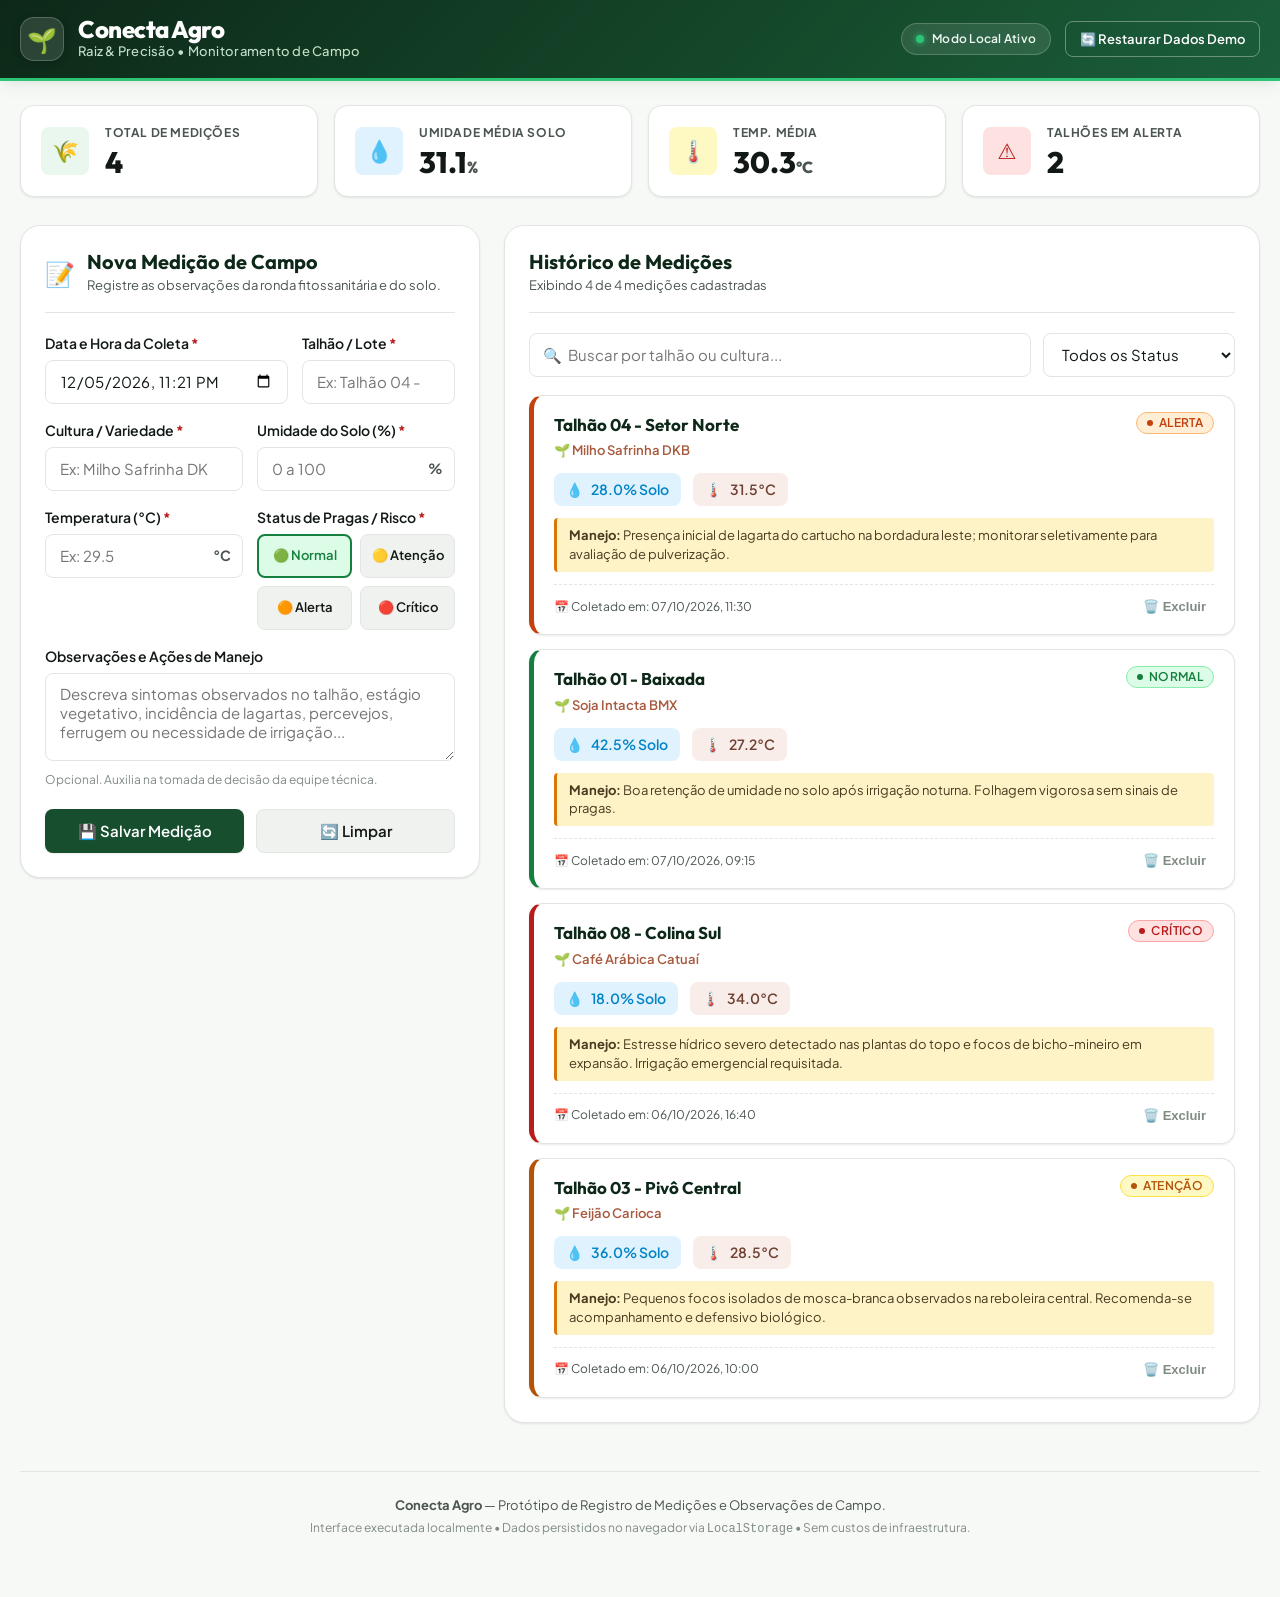
==== index.html @ 28c18b47 "feat: prototipo funcional do Conecta Agro com design system e persistencia" ====
<!DOCTYPE html>
<html lang="pt-BR">
<head>
  <meta charset="UTF-8">
  <meta name="viewport" content="width=device-width, initial-scale=1.0">
  <title>Conecta Agro — Monitoramento e Medições de Campo</title>
  <meta name="description" content="Sistema de registro e consulta de medições agronômicas e observações de campo em pequenas e médias propriedades agrícolas.">

  <!-- Google Fonts -->
  <link rel="preconnect" href="https://fonts.googleapis.com">
  <link rel="preconnect" href="https://fonts.gstatic.com" crossorigin>
  <link href="https://fonts.googleapis.com/css2?family=Outfit:wght@400;500;600;700;800&family=Plus+Jakarta+Sans:wght@400;500;600;700&display=swap" rel="stylesheet">

  <!-- Design System & Estilos da Aplicação -->
  <link rel="stylesheet" href="design-system.css">
  <link rel="stylesheet" href="style.css">
</head>
<body>

  <!-- =========================================================================
       1. CABEÇALHO SUPERIOR (TOPBAR)
       ========================================================================= -->
  <header class="ca-topbar" id="main-header">
    <div class="ca-topbar__inner">
      <div class="ca-brand-block">
        <div class="ca-brand-logo" aria-hidden="true">🌱</div>
        <div>
          <h1 class="ca-brand-title">Conecta Agro</h1>
          <p class="ca-brand-tagline">Raiz & Precisão • Monitoramento de Campo</p>
        </div>
      </div>

      <div class="ca-topbar__meta">
        <div class="ca-status-pill" title="Os dados são mantidos no navegador via LocalStorage">
          <span class="ca-status-pill__dot"></span>
          <span class="ca-status-pill__text">Modo Local Ativo</span>
        </div>
        <button id="btn-demo-seed" class="ca-btn ca-btn--outline ca-btn--sm" title="Restaura 4 medições fictícias para testes">
          🔄 Restaurar Dados Demo
        </button>
      </div>
    </div>
  </header>

  <!-- =========================================================================
       CONTEÚDO PRINCIPAL
       ========================================================================= -->
  <div class="ca-app-wrapper">

    <!-- 2. FAIXA DE MÉTRICAS RÁPIDAS (KPIS DE CAMPO) -->
    <section class="ca-kpi-section" aria-label="Métricas Rápidas de Campo">
      <div class="ca-kpi-grid">
        
        <!-- Total de Medições -->
        <div class="ca-kpi-card" id="kpi-card-total">
          <div class="ca-kpi-icon ca-kpi-icon--green">🌾</div>
          <div class="ca-kpi-content">
            <span class="ca-kpi-label">Total de Medições</span>
            <div class="ca-kpi-value" id="kpi-total-val">0</div>
          </div>
        </div>

        <!-- Umidade Média do Solo -->
        <div class="ca-kpi-card" id="kpi-card-moisture">
          <div class="ca-kpi-icon ca-kpi-icon--blue">💧</div>
          <div class="ca-kpi-content">
            <span class="ca-kpi-label">Umidade Média Solo</span>
            <div class="ca-kpi-value" id="kpi-moisture-val">--%</div>
          </div>
        </div>

        <!-- Temperatura Média -->
        <div class="ca-kpi-card" id="kpi-card-temp">
          <div class="ca-kpi-icon ca-kpi-icon--amber">🌡️</div>
          <div class="ca-kpi-content">
            <span class="ca-kpi-label">Temp. Média</span>
            <div class="ca-kpi-value" id="kpi-temp-val">--°C</div>
          </div>
        </div>

        <!-- Talhões com Alerta Fitossanitário -->
        <div class="ca-kpi-card" id="kpi-card-alerts">
          <div class="ca-kpi-icon ca-kpi-icon--red">⚠️</div>
          <div class="ca-kpi-content">
            <span class="ca-kpi-label">Talhões em Alerta</span>
            <div class="ca-kpi-value" id="kpi-alerts-val">0</div>
          </div>
        </div>

      </div>
    </section>

    <!-- 3. ÁREA DE TRABALHO PRINCIPAL (LAYOUT EM DUAS COLUNAS) -->
    <main class="ca-main-grid" id="main-content">

      <!-- =====================================================================
           COLUNA 1: FORMULÁRIO DE REGISTRO DE CAMPO
           ===================================================================== -->
      <section class="ca-card ca-form-panel" aria-labelledby="form-title">
        <header class="ca-card__header">
          <div class="ca-card__header-icon">📝</div>
          <div>
            <h2 id="form-title" class="ca-card__title">Nova Medição de Campo</h2>
            <p class="ca-card__subtitle">Registre as observações da ronda fitossanitária e do solo.</p>
          </div>
        </header>

        <form id="form-measurement" novalidate>

          <!-- Linha 1: Data/Hora e Talhão -->
          <div class="ca-grid-2">
            <div class="ca-form-group">
              <label for="input-datetime" class="ca-label">
                Data e Hora da Coleta <span class="ca-required">*</span>
              </label>
              <input 
                type="datetime-local" 
                id="input-datetime" 
                name="dateTime" 
                class="ca-input" 
                required
              >
            </div>

            <div class="ca-form-group">
              <label for="input-field" class="ca-label">
                Talhão / Lote <span class="ca-required">*</span>
              </label>
              <input 
                type="text" 
                id="input-field" 
                name="field" 
                class="ca-input" 
                placeholder="Ex: Talhão 04 - Setor Norte" 
                list="fields-suggestions" 
                required
              >
              <datalist id="fields-suggestions">
                <option value="Talhão 01 - Baixada">
                <option value="Talhão 02 - Encosta Leste">
                <option value="Talhão 03 - Pivô Central">
                <option value="Talhão 04 - Setor Norte">
                <option value="Talhão 08 - Colina Sul">
              </datalist>
            </div>
          </div>

          <!-- Linha 2: Cultura e Umidade do Solo -->
          <div class="ca-grid-2">
            <div class="ca-form-group">
              <label for="input-crop" class="ca-label">
                Cultura / Variedade <span class="ca-required">*</span>
              </label>
              <input 
                type="text" 
                id="input-crop" 
                name="crop" 
                class="ca-input" 
                placeholder="Ex: Milho Safrinha DKB" 
                list="crops-suggestions" 
                required
              >
              <datalist id="crops-suggestions">
                <option value="Milho Safrinha DKB">
                <option value="Soja Intacta BMX">
                <option value="Café Arábica Catuaí">
                <option value="Feijão Carioca">
                <option value="Algodão DP 1744">
              </datalist>
            </div>

            <div class="ca-form-group">
              <label for="input-moisture" class="ca-label">
                Umidade do Solo (%) <span class="ca-required">*</span>
              </label>
              <div class="ca-input-affix">
                <input 
                  type="number" 
                  id="input-moisture" 
                  name="soilMoisture" 
                  class="ca-input" 
                  placeholder="0 a 100" 
                  min="0" 
                  max="100" 
                  step="0.1" 
                  required
                >
                <span class="ca-affix">%</span>
              </div>
            </div>
          </div>

          <!-- Linha 3: Temperatura e Status de Pragas -->
          <div class="ca-grid-2">
            <div class="ca-form-group">
              <label for="input-temp" class="ca-label">
                Temperatura (°C) <span class="ca-required">*</span>
              </label>
              <div class="ca-input-affix">
                <input 
                  type="number" 
                  id="input-temp" 
                  name="temperature" 
                  class="ca-input" 
                  placeholder="Ex: 29.5" 
                  min="-10" 
                  max="60" 
                  step="0.1" 
                  required
                >
                <span class="ca-affix">°C</span>
              </div>
            </div>

            <div class="ca-form-group">
              <label class="ca-label" id="label-pest-status">
                Status de Pragas / Risco <span class="ca-required">*</span>
              </label>
              
              <!-- Segmented Selection para Pragas -->
              <div class="ca-status-selector" role="radiogroup" aria-labelledby="label-pest-status">
                <label class="ca-radio-chip ca-radio-chip--safe">
                  <input type="radio" name="pestStatus" value="safe" checked>
                  <span>🟢 Normal</span>
                </label>
                <label class="ca-radio-chip ca-radio-chip--warn">
                  <input type="radio" name="pestStatus" value="warn">
                  <span>🟡 Atenção</span>
                </label>
                <label class="ca-radio-chip ca-radio-chip--alert">
                  <input type="radio" name="pestStatus" value="alert">
                  <span>🟠 Alerta</span>
                </label>
                <label class="ca-radio-chip ca-radio-chip--danger">
                  <input type="radio" name="pestStatus" value="danger">
                  <span>🔴 Crítico</span>
                </label>
              </div>
            </div>
          </div>

          <!-- Linha 4: Observações e Ações Recomendadas -->
          <div class="ca-form-group">
            <label for="input-observations" class="ca-label">
              Observações e Ações de Manejo
            </label>
            <textarea 
              id="input-observations" 
              name="observations" 
              class="ca-textarea" 
              placeholder="Descreva sintomas observados no talhão, estágio vegetativo, incidência de lagartas, percevejos, ferrugem ou necessidade de irrigação..."
            ></textarea>
            <span class="ca-field-hint">Opcional. Auxilia na tomada de decisão da equipe técnica.</span>
          </div>

          <!-- Botões de Ação do Formulário -->
          <div class="ca-form-actions">
            <button type="submit" id="btn-submit-measurement" class="ca-btn ca-btn--primary">
              💾 Salvar Medição
            </button>
            <button type="reset" id="btn-reset-form" class="ca-btn ca-btn--secondary">
              🔄 Limpar
            </button>
          </div>

        </form>
      </section>

      <!-- =====================================================================
           COLUNA 2: PAINEL DE HISTÓRICO E CONSULTA
           ===================================================================== -->
      <section class="ca-card ca-records-panel" aria-labelledby="records-title">
        <header class="ca-card__header ca-records-header">
          <div>
            <h2 id="records-title" class="ca-card__title">Histórico de Medições</h2>
            <p class="ca-card__subtitle" id="records-counter-text">Carregando histórico...</p>
          </div>
        </header>

        <!-- Barra de Filtros e Busca Rápida -->
        <div class="ca-filter-bar">
          <div class="ca-search-box">
            <span class="ca-search-icon" aria-hidden="true">🔍</span>
            <input 
              type="text" 
              id="search-input" 
              class="ca-input ca-input--search" 
              placeholder="Buscar por talhão ou cultura..." 
              aria-label="Buscar histórico por talhão ou cultura"
            >
            <button type="button" id="btn-clear-search" class="ca-search-clear" style="display: none;" title="Limpar busca">✕</button>
          </div>

          <div class="ca-filter-status-box">
            <select id="filter-status-select" class="ca-select ca-select--filter" aria-label="Filtrar por status fitossanitário">
              <option value="all">Todos os Status</option>
              <option value="safe">🟢 Apenas Normais</option>
              <option value="warn">🟡 Apenas Atenção</option>
              <option value="alert">🟠 Apenas Alerta</option>
              <option value="danger">🔴 Apenas Críticos</option>
            </select>
          </div>
        </div>

        <!-- Lista Dinâmica de Registros de Campo -->
        <div id="records-container" class="ca-records-list" role="region" aria-live="polite">
          <!-- Os cards de medição serão inseridos dinamicamente pelo app.js -->
        </div>

        <!-- Estado Vazio (Empty State) -->
        <div id="empty-state" class="ca-empty-state" style="display: none;">
          <div class="ca-empty-state__icon">🌾</div>
          <h3 class="ca-empty-state__title">Nenhuma medição encontrada</h3>
          <p class="ca-empty-state__text" id="empty-state-message">
            Não há registros compatíveis com os filtros selecionados. Tente ajustar a busca ou registrar uma nova medição.
          </p>
          <button type="button" id="btn-empty-reset" class="ca-btn ca-btn--secondary ca-btn--sm">
            Limpar Filtros de Busca
          </button>
        </div>

      </section>

    </main>

    <!-- =========================================================================
         RODAPÉ INSTITUCIONAL
         ========================================================================= -->
    <footer class="ca-footer">
      <div class="ca-footer__inner">
        <p>
          <strong>Conecta Agro</strong> — Protótipo de Registro de Medições e Observações de Campo.
        </p>
        <p class="ca-footer__sub">
          Interface executada localmente • Dados persistidos no navegador via <code>LocalStorage</code> • Sem custos de infraestrutura.
        </p>
      </div>
    </footer>

  </div>

  <!-- Contêiner de Notificações Toast -->
  <div id="toast-container" class="ca-toast-container" aria-live="assertive"></div>

  <!-- Script Principal da Lógica -->
  <script src="app.js"></script>
</body>
</html>
---- design-system.css ----
/* ==========================================================================
   CONECTA AGRO — DESIGN SYSTEM (RAIZ & PRECISÃO)
   Tokens CSS, Variáveis Globais e Componentes Base
   ========================================================================== */

@import url('https://fonts.googleapis.com/css2?family=Outfit:wght@400;500;600;700;800&family=Plus+Jakarta+Sans:wght@400;500;600;700&display=swap');

:root {
  /* Marca Primária (Forest & Sprout) */
  --ca-brand-deep: #0D2818;
  --ca-brand-primary: #164E2E;
  --ca-brand-hover: #227C4B;
  --ca-brand-accent: #2EC475;
  --ca-brand-light: #EAF7EE;

  /* Cores da Terra & Safra */
  --ca-earth-rich: #6E4032;
  --ca-earth-terra: #A85A3F;
  --ca-harvest-gold: #D97706;
  --ca-harvest-light: #FEF3C7;

  /* Neutros & Superfícies */
  --ca-text-main: #111815;
  --ca-text-muted: #4B554F;
  --ca-text-light: #808B84;
  --ca-border-light: #E2E6E2;
  --ca-border-medium: #CBD2CB;
  --ca-bg-app: #F7F9F6;
  --ca-bg-surface: #FFFFFF;
  --ca-bg-subtle: #EFF2EE;

  /* Semântica e Alertas */
  --ca-status-safe: #15803D;
  --ca-status-safe-bg: #DCFCE7;
  --ca-status-safe-border: #86EFAC;

  --ca-status-warn: #B45309;
  --ca-status-warn-bg: #FEF9C3;
  --ca-status-warn-border: #FDE047;

  --ca-status-alert: #C2410C;
  --ca-status-alert-bg: #FFEDD5;
  --ca-status-alert-border: #FDBA74;

  --ca-status-danger: #B91C1C;
  --ca-status-danger-bg: #FEE2E2;
  --ca-status-danger-border: #FCA5A5;

  --ca-status-hydro: #0284C7;
  --ca-status-hydro-bg: #E0F2FE;
  --ca-status-hydro-border: #7DD3FC;

  /* Tipografia */
  --ca-font-sans: 'Plus Jakarta Sans', system-ui, -apple-system, sans-serif;
  --ca-font-display: 'Outfit', 'Plus Jakarta Sans', sans-serif;

  /* Espaçamentos */
  --ca-space-xxs: 4px;
  --ca-space-xs: 8px;
  --ca-space-sm: 12px;
  --ca-space-md: 16px;
  --ca-space-lg: 24px;
  --ca-space-xl: 32px;
  --ca-space-2xl: 48px;

  /* Bordas e Raios */
  --ca-radius-sm: 8px;
  --ca-radius-md: 14px;
  --ca-radius-lg: 20px;
  --ca-radius-full: 9999px;

  /* Sombras */
  --ca-shadow-sm: 0 1px 3px rgba(17, 24, 21, 0.05), 0 1px 2px rgba(17, 24, 21, 0.04);
  --ca-shadow-md: 0 6px 16px -2px rgba(22, 78, 46, 0.08), 0 3px 6px -2px rgba(17, 24, 21, 0.04);
  --ca-shadow-lg: 0 14px 30px -4px rgba(13, 40, 24, 0.12), 0 6px 12px -3px rgba(17, 24, 21, 0.06);

  /* Transições */
  --ca-transition: all 0.2s cubic-bezier(0.16, 1, 0.3, 1);
}

/* ==========================================================================
   RESET & BASE
   ========================================================================== */
*, *::before, *::after {
  box-sizing: border-box;
  margin: 0;
  padding: 0;
}

body {
  font-family: var(--ca-font-sans);
  background-color: var(--ca-bg-app);
  color: var(--ca-text-main);
  line-height: 1.5;
  -webkit-font-smoothing: antialiased;
}

/* ==========================================================================
   COMPONENTES: BADGES & STATUS CHIPS
   ========================================================================== */
.ca-badge {
  display: inline-flex;
  align-items: center;
  gap: 6px;
  padding: 4px 10px;
  font-size: 0.75rem;
  font-weight: 600;
  border-radius: var(--ca-radius-full);
  line-height: 1;
  text-transform: uppercase;
  letter-spacing: 0.03em;
  border: 1px solid transparent;
}

.ca-badge::before {
  content: '';
  width: 6px;
  height: 6px;
  border-radius: 50%;
  display: inline-block;
}

.ca-badge--safe {
  background-color: var(--ca-status-safe-bg);
  color: var(--ca-status-safe);
  border-color: var(--ca-status-safe-border);
}
.ca-badge--safe::before { background-color: var(--ca-status-safe); }

.ca-badge--warn {
  background-color: var(--ca-status-warn-bg);
  color: var(--ca-status-warn);
  border-color: var(--ca-status-warn-border);
}
.ca-badge--warn::before { background-color: var(--ca-status-warn); }

.ca-badge--alert {
  background-color: var(--ca-status-alert-bg);
  color: var(--ca-status-alert);
  border-color: var(--ca-status-alert-border);
}
.ca-badge--alert::before { background-color: var(--ca-status-alert); }

.ca-badge--danger {
  background-color: var(--ca-status-danger-bg);
  color: var(--ca-status-danger);
  border-color: var(--ca-status-danger-border);
}
.ca-badge--danger::before {
  background-color: var(--ca-status-danger);
  box-shadow: 0 0 0 0 rgba(185, 28, 28, 0.7);
  animation: ca-pulse 1.8s infinite;
}

@keyframes ca-pulse {
  0% { transform: scale(0.95); box-shadow: 0 0 0 0 rgba(185, 28, 28, 0.6); }
  70% { transform: scale(1); box-shadow: 0 0 0 6px rgba(185, 28, 28, 0); }
  100% { transform: scale(0.95); box-shadow: 0 0 0 0 rgba(185, 28, 28, 0); }
}

/* ==========================================================================
   COMPONENTES: BOTÕES (BUTTONS)
   ========================================================================== */
.ca-btn {
  display: inline-flex;
  align-items: center;
  justify-content: center;
  gap: 8px;
  padding: 10px 20px;
  min-height: 44px;
  font-family: var(--ca-font-sans);
  font-size: 0.9375rem;
  font-weight: 600;
  border-radius: var(--ca-radius-sm);
  border: 1px solid transparent;
  cursor: pointer;
  transition: var(--ca-transition);
  text-decoration: none;
}

.ca-btn--primary {
  background-color: var(--ca-brand-primary);
  color: #FFFFFF;
  box-shadow: var(--ca-shadow-sm);
}
.ca-btn--primary:hover {
  background-color: var(--ca-brand-hover);
  transform: translateY(-1px);
  box-shadow: var(--ca-shadow-md);
}
.ca-btn--primary:active {
  transform: translateY(0);
}

.ca-btn--secondary {
  background-color: var(--ca-bg-subtle);
  color: var(--ca-text-main);
  border-color: var(--ca-border-light);
}
.ca-btn--secondary:hover {
  background-color: #E3E7E2;
  border-color: var(--ca-border-medium);
}

.ca-btn--outline {
  background-color: transparent;
  color: var(--ca-brand-primary);
  border-color: var(--ca-brand-primary);
}
.ca-btn--outline:hover {
  background-color: var(--ca-brand-light);
}

/* ==========================================================================
   COMPONENTES: CARDS DE MÉTRICA (KPIs)
   ========================================================================== */
.ca-kpi-card {
  background: var(--ca-bg-surface);
  border: 1px solid var(--ca-border-light);
  border-radius: var(--ca-radius-md);
  padding: var(--ca-space-lg);
  box-shadow: var(--ca-shadow-sm);
  display: flex;
  align-items: flex-start;
  gap: var(--ca-space-md);
  transition: var(--ca-transition);
}
.ca-kpi-card:hover {
  box-shadow: var(--ca-shadow-md);
  border-color: var(--ca-border-medium);
}

.ca-kpi-icon {
  width: 44px;
  height: 44px;
  border-radius: var(--ca-radius-sm);
  display: flex;
  align-items: center;
  justify-content: center;
  font-size: 1.25rem;
  flex-shrink: 0;
}
.ca-kpi-icon--green { background: var(--ca-brand-light); color: var(--ca-brand-primary); }
.ca-kpi-icon--blue  { background: var(--ca-status-hydro-bg); color: var(--ca-status-hydro); }
.ca-kpi-icon--amber { background: var(--ca-status-warn-bg); color: var(--ca-status-warn); }
.ca-kpi-icon--red   { background: var(--ca-status-danger-bg); color: var(--ca-status-danger); }

.ca-kpi-label {
  font-size: 0.8125rem;
  font-weight: 600;
  text-transform: uppercase;
  color: var(--ca-text-muted);
  letter-spacing: 0.04em;
  margin-bottom: 4px;
}

.ca-kpi-value {
  font-family: var(--ca-font-display);
  font-size: 1.75rem;
  font-weight: 700;
  color: var(--ca-text-main);
  line-height: 1.1;
}

/* ==========================================================================
   COMPONENTES: FORMULÁRIOS DE CAMPO
   ========================================================================== */
.ca-form-group {
  margin-bottom: var(--ca-space-md);
}

.ca-label {
  display: block;
  font-size: 0.875rem;
  font-weight: 600;
  color: var(--ca-text-main);
  margin-bottom: 6px;
}

.ca-input, .ca-select, .ca-textarea {
  width: 100%;
  padding: 10px 14px;
  min-height: 44px;
  font-family: var(--ca-font-sans);
  font-size: 0.9375rem;
  color: var(--ca-text-main);
  background-color: var(--ca-bg-surface);
  border: 1px solid var(--ca-border-light);
  border-radius: var(--ca-radius-sm);
  transition: var(--ca-transition);
  outline: none;
}

.ca-input:focus, .ca-select:focus, .ca-textarea:focus {
  border-color: var(--ca-brand-primary);
  box-shadow: 0 0 0 3px rgba(22, 78, 46, 0.12);
}

.ca-textarea {
  min-height: 88px;
  resize: vertical;
}

/* ==========================================================================
   COMPONENTES: CARD DE REGISTRO DE CAMPO
   ========================================================================== */
.ca-record-card {
  background: var(--ca-bg-surface);
  border: 1px solid var(--ca-border-light);
  border-radius: var(--ca-radius-md);
  padding: var(--ca-space-md) var(--ca-space-lg);
  box-shadow: var(--ca-shadow-sm);
  transition: var(--ca-transition);
}
.ca-record-card:hover {
  border-color: var(--ca-brand-primary);
  box-shadow: var(--ca-shadow-md);
}
---- style.css ----
/* ==========================================================================
   CONECTA AGRO — ESTILOS PRINCIPAIS DA APLICAÇÃO (style.css)
   Consome os tokens do Design System (Raiz & Precisão)
   ========================================================================== */

@import url('design-system.css');

/* Layout Geral & Container */
.ca-app-wrapper {
  max-width: 1320px;
  margin: 0 auto;
  padding: 24px 20px 60px;
}

/* ==========================================================================
   1. CABEÇALHO SUPERIOR (TOPBAR)
   ========================================================================== */
.ca-topbar {
  background: linear-gradient(135deg, #0D2818 0%, #164E2E 70%, #1B5E3C 100%);
  color: #FFFFFF;
  border-bottom: 3px solid var(--ca-brand-accent);
  box-shadow: var(--ca-shadow-md);
  position: sticky;
  top: 0;
  z-index: 100;
}

.ca-topbar__inner {
  max-width: 1320px;
  margin: 0 auto;
  padding: 16px 20px;
  display: flex;
  align-items: center;
  justify-content: space-between;
  gap: 16px;
}

.ca-brand-block {
  display: flex;
  align-items: center;
  gap: 14px;
}

.ca-brand-logo {
  width: 44px;
  height: 44px;
  background: rgba(255, 255, 255, 0.12);
  border: 1px solid rgba(255, 255, 255, 0.2);
  border-radius: var(--ca-radius-md);
  display: flex;
  align-items: center;
  justify-content: center;
  font-size: 1.5rem;
  box-shadow: 0 2px 8px rgba(0, 0, 0, 0.2);
}

.ca-brand-title {
  font-family: var(--ca-font-display);
  font-size: 1.5rem;
  font-weight: 800;
  color: #FFFFFF;
  letter-spacing: -0.02em;
  line-height: 1.1;
}

.ca-brand-tagline {
  font-size: 0.8125rem;
  color: #C3DFC9;
  letter-spacing: 0.02em;
  font-weight: 500;
}

.ca-topbar__meta {
  display: flex;
  align-items: center;
  gap: 14px;
}

.ca-status-pill {
  display: inline-flex;
  align-items: center;
  gap: 8px;
  padding: 6px 14px;
  background: rgba(255, 255, 255, 0.1);
  border: 1px solid rgba(255, 255, 255, 0.2);
  border-radius: var(--ca-radius-full);
  font-size: 0.75rem;
  font-weight: 600;
  color: #EAF7EE;
  letter-spacing: 0.02em;
}

.ca-status-pill__dot {
  width: 8px;
  height: 8px;
  background-color: var(--ca-brand-accent);
  border-radius: 50%;
  box-shadow: 0 0 6px var(--ca-brand-accent);
}

.ca-btn--sm {
  padding: 6px 14px;
  min-height: 36px;
  font-size: 0.8125rem;
  color: #FFFFFF;
  border-color: rgba(255, 255, 255, 0.35);
}
.ca-btn--sm:hover {
  background-color: rgba(255, 255, 255, 0.15);
  border-color: #FFFFFF;
}

/* ==========================================================================
   2. FAIXA DE KPIS DE CAMPO
   ========================================================================== */
.ca-kpi-section {
  margin-bottom: 28px;
}

.ca-kpi-grid {
  display: grid;
  grid-template-columns: repeat(auto-fit, minmax(240px, 1fr));
  gap: 16px;
}

.ca-kpi-card {
  background: var(--ca-bg-surface);
  border: 1px solid var(--ca-border-light);
  border-radius: var(--ca-radius-md);
  padding: 18px 20px;
  box-shadow: var(--ca-shadow-sm);
  display: flex;
  align-items: center;
  gap: 16px;
  transition: var(--ca-transition);
}
.ca-kpi-card:hover {
  border-color: var(--ca-brand-hover);
  box-shadow: var(--ca-shadow-md);
  transform: translateY(-2px);
}

.ca-kpi-icon {
  width: 48px;
  height: 48px;
  border-radius: var(--ca-radius-sm);
  display: flex;
  align-items: center;
  justify-content: center;
  font-size: 1.35rem;
  flex-shrink: 0;
}

.ca-kpi-label {
  display: block;
  font-size: 0.75rem;
  font-weight: 700;
  text-transform: uppercase;
  color: var(--ca-text-muted);
  letter-spacing: 0.05em;
  margin-bottom: 4px;
}

.ca-kpi-value {
  font-family: var(--ca-font-display);
  font-size: 1.85rem;
  font-weight: 800;
  color: var(--ca-text-main);
  line-height: 1.1;
}

/* ==========================================================================
   3. GRID PRINCIPAL (LAYOUT EM DUAS COLUNAS)
   ========================================================================== */
.ca-main-grid {
  display: grid;
  grid-template-columns: 460px 1fr;
  gap: 24px;
  align-items: start;
}

@media (max-width: 1080px) {
  .ca-main-grid {
    grid-template-columns: 1fr;
  }
}

.ca-card {
  background: var(--ca-bg-surface);
  border: 1px solid var(--ca-border-light);
  border-radius: var(--ca-radius-lg);
  box-shadow: var(--ca-shadow-sm);
  padding: 24px;
}

.ca-card__header {
  display: flex;
  align-items: center;
  gap: 12px;
  margin-bottom: 20px;
  padding-bottom: 16px;
  border-bottom: 1px solid var(--ca-border-light);
}

.ca-card__header-icon {
  font-size: 1.5rem;
}

.ca-card__title {
  font-family: var(--ca-font-display);
  font-size: 1.25rem;
  font-weight: 700;
  color: var(--ca-brand-deep);
  line-height: 1.2;
}

.ca-card__subtitle {
  font-size: 0.8125rem;
  color: var(--ca-text-muted);
  margin-top: 2px;
}

/* ==========================================================================
   4. FORMULÁRIO DE MEDIÇÃO DE CAMPO
   ========================================================================== */
.ca-grid-2 {
  display: grid;
  grid-template-columns: 1fr 1fr;
  gap: 14px;
}

@media (max-width: 520px) {
  .ca-grid-2 {
    grid-template-columns: 1fr;
  }
}

.ca-required {
  color: var(--ca-status-danger);
  font-weight: 700;
}

.ca-input-affix {
  position: relative;
  display: flex;
  align-items: center;
}

.ca-input-affix .ca-input {
  padding-right: 42px;
}

.ca-affix {
  position: absolute;
  right: 12px;
  font-size: 0.875rem;
  font-weight: 700;
  color: var(--ca-text-muted);
  pointer-events: none;
}

/* Seletor Segmentado de Status de Pragas */
.ca-status-selector {
  display: grid;
  grid-template-columns: repeat(2, 1fr);
  gap: 8px;
}

.ca-radio-chip {
  display: flex;
  align-items: center;
  justify-content: center;
  padding: 8px 10px;
  min-height: 44px;
  border: 1px solid var(--ca-border-light);
  border-radius: var(--ca-radius-sm);
  background: var(--ca-bg-subtle);
  font-size: 0.8125rem;
  font-weight: 600;
  color: var(--ca-text-main);
  cursor: pointer;
  transition: var(--ca-transition);
  user-select: none;
}

.ca-radio-chip input[type="radio"] {
  display: none;
}

.ca-radio-chip:hover {
  background: #E8ECE7;
  border-color: var(--ca-border-medium);
}

.ca-radio-chip:has(input:checked) {
  border-width: 2px;
}

.ca-radio-chip--safe:has(input:checked) {
  background: var(--ca-status-safe-bg);
  color: var(--ca-status-safe);
  border-color: var(--ca-status-safe);
}

.ca-radio-chip--warn:has(input:checked) {
  background: var(--ca-status-warn-bg);
  color: var(--ca-status-warn);
  border-color: var(--ca-status-warn);
}

.ca-radio-chip--alert:has(input:checked) {
  background: var(--ca-status-alert-bg);
  color: var(--ca-status-alert);
  border-color: var(--ca-status-alert);
}

.ca-radio-chip--danger:has(input:checked) {
  background: var(--ca-status-danger-bg);
  color: var(--ca-status-danger);
  border-color: var(--ca-status-danger);
}

.ca-field-hint {
  display: block;
  font-size: 0.75rem;
  color: var(--ca-text-light);
  margin-top: 4px;
}

.ca-form-actions {
  display: flex;
  gap: 12px;
  margin-top: 20px;
}

.ca-form-actions .ca-btn {
  flex: 1;
}

/* ==========================================================================
   5. PAINEL DE HISTÓRICO & FILTROS
   ========================================================================== */
.ca-records-header {
  justify-content: space-between;
}

.ca-filter-bar {
  display: flex;
  gap: 12px;
  margin-bottom: 18px;
}

@media (max-width: 640px) {
  .ca-filter-bar {
    flex-direction: column;
  }
}

.ca-search-box {
  position: relative;
  flex: 1;
  display: flex;
  align-items: center;
}

.ca-search-icon {
  position: absolute;
  left: 14px;
  font-size: 0.9375rem;
  color: var(--ca-text-muted);
  pointer-events: none;
}

.ca-input--search {
  padding-left: 38px;
  padding-right: 36px;
}

.ca-search-clear {
  position: absolute;
  right: 12px;
  background: none;
  border: none;
  color: var(--ca-text-muted);
  font-size: 1rem;
  cursor: pointer;
  padding: 4px;
}
.ca-search-clear:hover {
  color: var(--ca-text-main);
}

.ca-select--filter {
  min-width: 180px;
  cursor: pointer;
}

/* Lista de Cards de Medição */
.ca-records-list {
  display: flex;
  flex-direction: column;
  gap: 14px;
}

.ca-record-item {
  background: #FFFFFF;
  border: 1px solid var(--ca-border-light);
  border-radius: var(--ca-radius-md);
  padding: 16px 20px;
  box-shadow: var(--ca-shadow-sm);
  transition: var(--ca-transition);
  animation: caSlideUp 0.25s ease-out;
  position: relative;
}

@keyframes caSlideUp {
  from { opacity: 0; transform: translateY(8px); }
  to { opacity: 1; transform: translateY(0); }
}

.ca-record-item:hover {
  border-color: var(--ca-brand-primary);
  box-shadow: var(--ca-shadow-md);
}

.ca-record-item--danger {
  border-left: 5px solid var(--ca-status-danger);
}
.ca-record-item--alert {
  border-left: 5px solid var(--ca-status-alert);
}
.ca-record-item--warn {
  border-left: 5px solid var(--ca-status-warn);
}
.ca-record-item--safe {
  border-left: 5px solid var(--ca-status-safe);
}

.ca-record-item__top {
  display: flex;
  justify-content: space-between;
  align-items: flex-start;
  gap: 12px;
  margin-bottom: 12px;
}

.ca-record-item__field {
  font-family: var(--ca-font-display);
  font-size: 1.0625rem;
  font-weight: 700;
  color: var(--ca-brand-deep);
}

.ca-record-item__crop {
  display: inline-block;
  font-size: 0.8125rem;
  font-weight: 600;
  color: var(--ca-earth-terra);
  margin-top: 2px;
}

.ca-record-metrics-row {
  display: flex;
  flex-wrap: wrap;
  gap: 12px;
  margin-bottom: 12px;
}

.ca-metric-chip {
  display: inline-flex;
  align-items: center;
  gap: 8px;
  padding: 6px 12px;
  background: var(--ca-bg-subtle);
  border-radius: var(--ca-radius-sm);
  font-size: 0.875rem;
  font-weight: 600;
}

.ca-metric-chip--hydro {
  color: var(--ca-status-hydro);
  background: var(--ca-status-hydro-bg);
}

.ca-metric-chip--temp {
  color: var(--ca-earth-rich);
  background: #F8EDE9;
}

.ca-record-obs-box {
  background: var(--ca-harvest-light);
  border-left: 3px solid var(--ca-harvest-gold);
  border-radius: 4px;
  padding: 8px 12px;
  font-size: 0.8125rem;
  color: #4A3A1F;
  margin-bottom: 12px;
  line-height: 1.45;
}

.ca-record-footer {
  display: flex;
  justify-content: space-between;
  align-items: center;
  font-size: 0.75rem;
  color: var(--ca-text-muted);
  border-top: 1px dashed var(--ca-border-light);
  padding-top: 10px;
}

.ca-btn-delete {
  background: none;
  border: none;
  color: var(--ca-text-light);
  font-size: 0.8125rem;
  font-weight: 600;
  cursor: pointer;
  padding: 4px 8px;
  border-radius: var(--ca-radius-sm);
  transition: var(--ca-transition);
  display: flex;
  align-items: center;
  gap: 4px;
}
.ca-btn-delete:hover {
  background: var(--ca-status-danger-bg);
  color: var(--ca-status-danger);
}

/* ==========================================================================
   6. EMPTY STATE
   ========================================================================== */
.ca-empty-state {
  text-align: center;
  padding: 48px 24px;
  background: var(--ca-bg-subtle);
  border: 1px dashed var(--ca-border-medium);
  border-radius: var(--ca-radius-md);
  margin-top: 12px;
}

.ca-empty-state__icon {
  font-size: 3rem;
  margin-bottom: 12px;
}

.ca-empty-state__title {
  font-family: var(--ca-font-display);
  font-size: 1.125rem;
  font-weight: 700;
  color: var(--ca-text-main);
  margin-bottom: 6px;
}

.ca-empty-state__text {
  font-size: 0.875rem;
  color: var(--ca-text-muted);
  max-width: 400px;
  margin: 0 auto 16px;
  line-height: 1.5;
}

/* ==========================================================================
   7. SISTEMA DE NOTIFICAÇÕES (TOAST)
   ========================================================================== */
.ca-toast-container {
  position: fixed;
  bottom: 24px;
  right: 24px;
  z-index: 1000;
  display: flex;
  flex-direction: column;
  gap: 10px;
  max-width: 380px;
  pointer-events: none;
}

.ca-toast {
  pointer-events: auto;
  display: flex;
  align-items: center;
  gap: 12px;
  padding: 12px 18px;
  background: #FFFFFF;
  border-radius: var(--ca-radius-md);
  box-shadow: var(--ca-shadow-lg);
  font-size: 0.875rem;
  font-weight: 600;
  color: var(--ca-text-main);
  border-left: 5px solid var(--ca-brand-primary);
  animation: caToastIn 0.3s cubic-bezier(0.16, 1, 0.3, 1);
  transition: opacity 0.3s ease;
}

.ca-toast--success {
  border-left-color: var(--ca-status-safe);
}
.ca-toast--error {
  border-left-color: var(--ca-status-danger);
}
.ca-toast--info {
  border-left-color: var(--ca-status-hydro);
}

@keyframes caToastIn {
  from { opacity: 0; transform: translateY(16px); }
  to { opacity: 1; transform: translateY(0); }
}

/* ==========================================================================
   8. RODAPÉ
   ========================================================================== */
.ca-footer {
  margin-top: 48px;
  border-top: 1px solid var(--ca-border-light);
  padding-top: 24px;
  text-align: center;
  font-size: 0.8125rem;
  color: var(--ca-text-muted);
}

.ca-footer__sub {
  margin-top: 4px;
  font-size: 0.75rem;
  color: var(--ca-text-light);
}
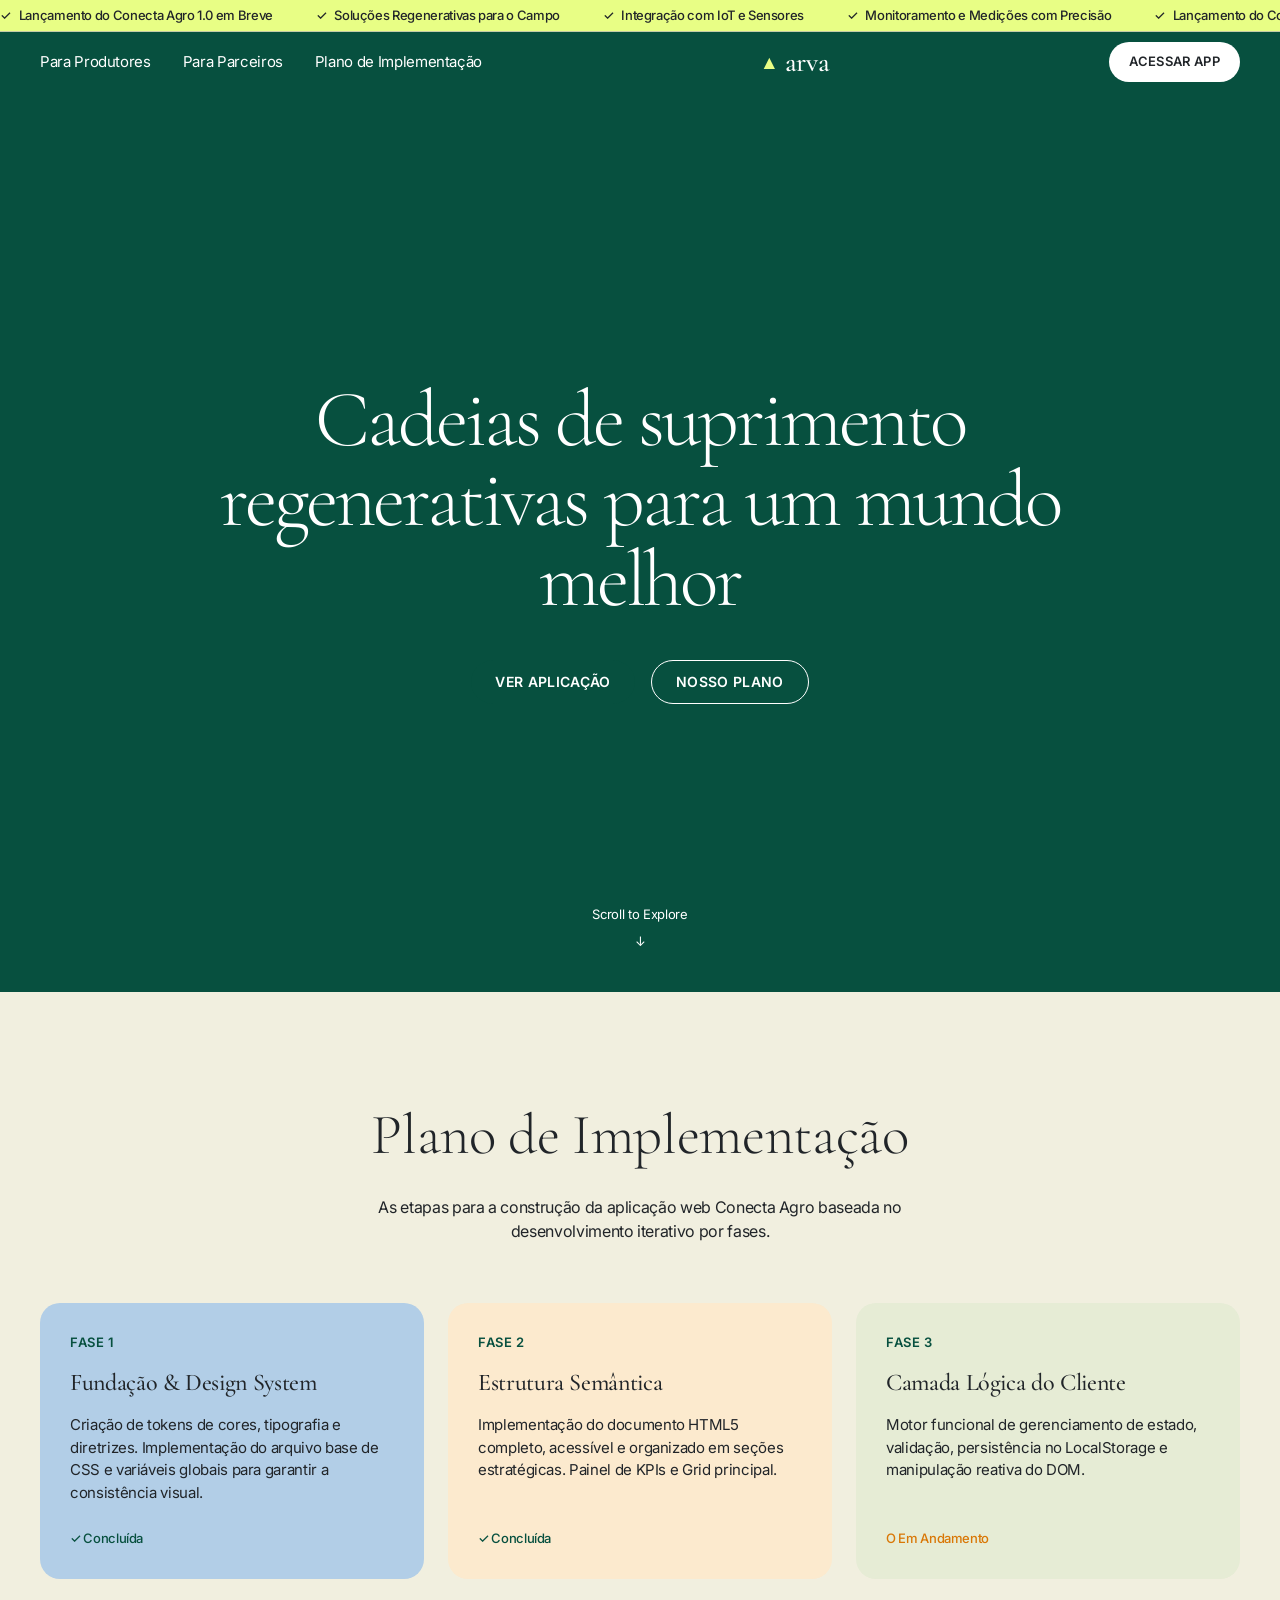
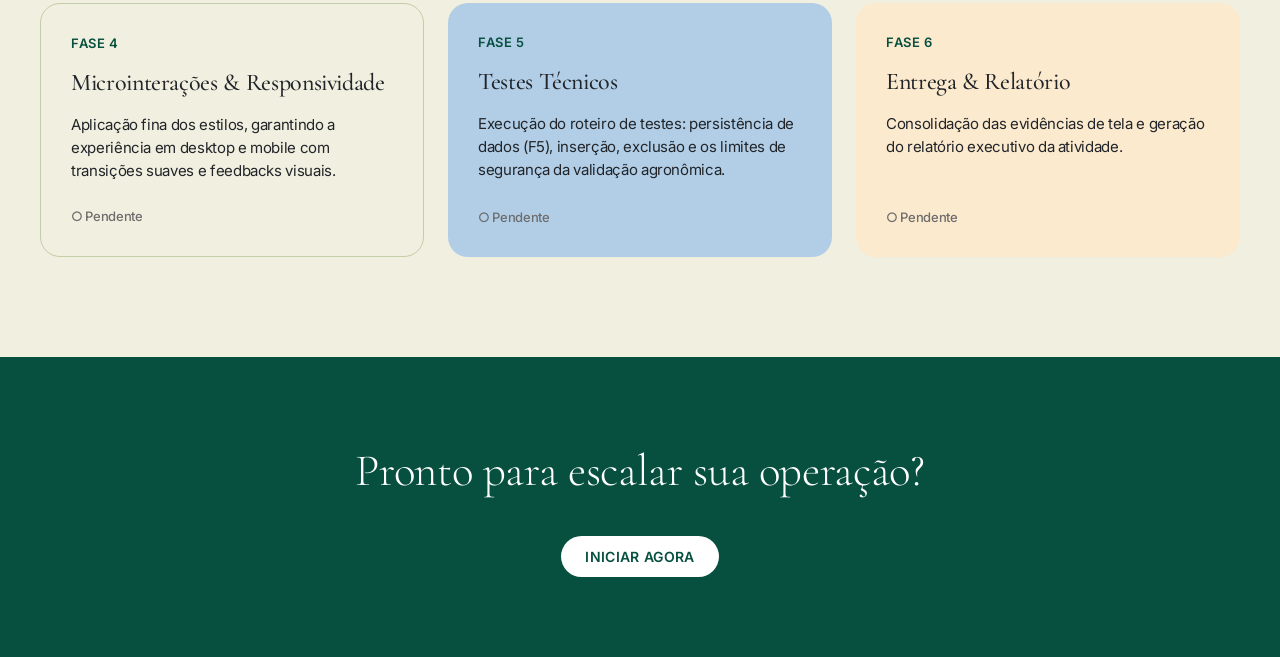
==== commit fd627134: "feat: aplica novo design system Arva e estrutura da Fase 2" ====
--- a/index.html
+++ b/index.html
@@ -3,346 +3,422 @@
 <head>
   <meta charset="UTF-8">
   <meta name="viewport" content="width=device-width, initial-scale=1.0">
-  <title>Conecta Agro — Monitoramento e Medições de Campo</title>
-  <meta name="description" content="Sistema de registro e consulta de medições agronômicas e observações de campo em pequenas e médias propriedades agrícolas.">
-
-  <!-- Google Fonts -->
-  <link rel="preconnect" href="https://fonts.googleapis.com">
-  <link rel="preconnect" href="https://fonts.gstatic.com" crossorigin>
-  <link href="https://fonts.googleapis.com/css2?family=Outfit:wght@400;500;600;700;800&family=Plus+Jakarta+Sans:wght@400;500;600;700&display=swap" rel="stylesheet">
-
-  <!-- Design System & Estilos da Aplicação -->
+  <title>Conecta Agro</title>
   <link rel="stylesheet" href="design-system.css">
-  <link rel="stylesheet" href="style.css">
+  <style>
+    /* Estilos Específicos da Landing Page */
+
+    /* Marquee Strip */
+    .marquee-strip {
+      background-color: var(--color-vivid-lime);
+      height: 32px;
+      width: 100%;
+      display: flex;
+      align-items: center;
+      overflow: hidden;
+      white-space: nowrap;
+      border-bottom: 1px solid var(--color-moss);
+    }
+    
+    .marquee-content {
+      display: inline-block;
+      animation: marquee 20s linear infinite;
+      font-size: 13px;
+      font-weight: 500;
+      color: var(--color-charcoal);
+    }
+
+    @keyframes marquee {
+      0% { transform: translateX(0); }
+      100% { transform: translateX(-50%); }
+    }
+
+    .marquee-item {
+      display: inline-flex;
+      align-items: center;
+      margin-right: 40px;
+    }
+    
+    .marquee-icon {
+      margin-right: 8px;
+    }
+
+    /* Header Bar */
+    .header-bar {
+      background-color: var(--color-forest-ink);
+      height: 60px;
+      width: 100%;
+      display: flex;
+      align-items: center;
+      justify-content: space-between;
+      padding: 0 40px;
+      position: sticky;
+      top: 0;
+      z-index: 100;
+    }
+
+    .nav-links {
+      display: flex;
+      gap: 32px;
+    }
+
+    .nav-links a {
+      color: var(--color-pure-white);
+      text-decoration: none;
+      font-size: 15px;
+      font-weight: 400;
+    }
+
+    .brand-logo {
+      color: var(--color-pure-white);
+      font-family: var(--font-reckless);
+      font-size: 28px;
+      font-weight: 500;
+      display: flex;
+      align-items: center;
+      gap: 8px;
+      text-decoration: none;
+    }
+
+    .brand-logo span {
+      color: var(--color-vivid-lime);
+      font-size: 24px;
+    }
+
+    .header-cta {
+      display: flex;
+      align-items: center;
+      gap: 20px;
+    }
+
+    .btn-nav-pill {
+      background-color: var(--color-pure-white);
+      color: var(--color-charcoal);
+      border-radius: var(--radius-nav-pills);
+      padding: 10px 20px;
+      font-size: 13px;
+      font-weight: 600;
+      text-decoration: none;
+      text-transform: uppercase;
+      letter-spacing: var(--tracking-body-sm);
+    }
+
+    /* Hero Section (Video / 3D) */
+    .hero-section {
+      position: relative;
+      height: 100vh;
+      width: 100%;
+      display: flex;
+      flex-direction: column;
+      align-items: center;
+      justify-content: center;
+      overflow: hidden;
+      background-color: var(--color-forest-ink);
+    }
+
+    .hero-video {
+      position: absolute;
+      top: 0;
+      left: 0;
+      width: 100%;
+      height: 100%;
+      object-fit: cover;
+      opacity: 0.6; /* Escurece um pouco para o texto brilhar */
+      z-index: 1;
+    }
+
+    .hero-content {
+      position: relative;
+      z-index: 2;
+      text-align: center;
+      max-width: 900px;
+      padding: 0 20px;
+    }
+
+    .hero-headline {
+      color: var(--color-pure-white);
+      font-size: var(--text-display);
+      line-height: var(--leading-display);
+      letter-spacing: var(--tracking-display);
+      font-weight: 300;
+      margin-bottom: 40px;
+    }
+
+    .hero-actions {
+      display: flex;
+      gap: 16px;
+      justify-content: center;
+    }
+
+    .scroll-cue {
+      position: absolute;
+      bottom: 40px;
+      left: 50%;
+      transform: translateX(-50%);
+      color: var(--color-pure-white);
+      font-size: 13px;
+      z-index: 2;
+      text-decoration: none;
+      display: flex;
+      flex-direction: column;
+      align-items: center;
+      gap: 8px;
+    }
+
+    /* Quilted Cards Section (Planos) */
+    .plan-section {
+      background-color: var(--color-bone);
+      padding: 100px 20px;
+    }
+
+    .section-container {
+      max-width: var(--page-max-width, 1200px);
+      margin: 0 auto;
+    }
+
+    .section-header {
+      text-align: center;
+      margin-bottom: 60px;
+    }
+
+    .section-title {
+      font-size: var(--text-heading-lg);
+      font-weight: 300;
+      color: var(--color-charcoal);
+      margin-bottom: 16px;
+    }
+
+    .section-subtitle {
+      font-size: var(--text-body);
+      color: var(--color-charcoal);
+      max-width: 600px;
+      margin: 0 auto;
+    }
+
+    .quilt-grid {
+      display: grid;
+      grid-template-columns: repeat(3, 1fr);
+      gap: 24px;
+    }
+
+    .quilt-card {
+      border-radius: var(--radius-cards);
+      padding: 30px;
+      display: flex;
+      flex-direction: column;
+      height: 100%;
+      transition: transform 0.2s;
+    }
+
+    .quilt-card:hover {
+      transform: translateY(-4px);
+    }
+
+    .card-sky { background-color: var(--color-sky-card); }
+    .card-peach { background-color: var(--color-peach-card); }
+    .card-sage { background-color: var(--color-sage-card); }
+    .card-bone { background-color: var(--color-bone); border: 1px solid var(--color-moss); }
+
+    .card-phase {
+      font-family: var(--font-inter);
+      font-size: 13px;
+      font-weight: 600;
+      text-transform: uppercase;
+      letter-spacing: 0.05em;
+      margin-bottom: 16px;
+      color: var(--color-forest-ink);
+    }
+
+    .card-title {
+      font-family: var(--font-reckless);
+      font-size: var(--text-subheading);
+      font-weight: 500;
+      margin-bottom: 16px;
+      color: var(--color-charcoal);
+      line-height: 1.2;
+    }
+
+    .card-desc {
+      font-size: 15px;
+      color: var(--color-charcoal);
+      margin-bottom: 24px;
+      flex-grow: 1;
+    }
+
+    .card-status {
+      display: inline-flex;
+      align-items: center;
+      font-size: 13px;
+      font-weight: 500;
+      gap: 6px;
+    }
+
+    .status-done { color: var(--color-forest-ink); }
+    .status-active { color: #d97706; }
+    .status-pending { color: var(--color-pewter); }
+
+    /* Footer / Interstitial */
+    .forest-interstitial {
+      background-color: var(--color-forest-ink);
+      padding: 80px 20px;
+      color: var(--color-pure-white);
+      text-align: center;
+    }
+
+    .forest-interstitial h2 {
+      color: var(--color-pure-white);
+      font-size: var(--text-heading);
+      font-weight: 300;
+      margin-bottom: 30px;
+    }
+
+    @media (max-width: 900px) {
+      .quilt-grid {
+        grid-template-columns: repeat(2, 1fr);
+      }
+      .hero-headline {
+        font-size: 50px;
+      }
+    }
+
+    @media (max-width: 600px) {
+      .quilt-grid {
+        grid-template-columns: 1fr;
+      }
+      .nav-links {
+        display: none;
+      }
+      .hero-headline {
+        font-size: 40px;
+      }
+    }
+  </style>
 </head>
 <body>
 
-  <!-- =========================================================================
-       1. CABEÇALHO SUPERIOR (TOPBAR)
-       ========================================================================= -->
-  <header class="ca-topbar" id="main-header">
-    <div class="ca-topbar__inner">
-      <div class="ca-brand-block">
-        <div class="ca-brand-logo" aria-hidden="true">🌱</div>
-        <div>
-          <h1 class="ca-brand-title">Conecta Agro</h1>
-          <p class="ca-brand-tagline">Raiz & Precisão • Monitoramento de Campo</p>
-        </div>
+  <!-- Marquee Strip -->
+  <div class="marquee-strip">
+    <div class="marquee-content">
+      <span class="marquee-item"><span class="marquee-icon">✓</span> Lançamento do Conecta Agro 1.0 em Breve</span>
+      <span class="marquee-item"><span class="marquee-icon">✓</span> Soluções Regenerativas para o Campo</span>
+      <span class="marquee-item"><span class="marquee-icon">✓</span> Integração com IoT e Sensores</span>
+      <span class="marquee-item"><span class="marquee-icon">✓</span> Monitoramento e Medições com Precisão</span>
+      <!-- Duplicate for seamless loop -->
+      <span class="marquee-item"><span class="marquee-icon">✓</span> Lançamento do Conecta Agro 1.0 em Breve</span>
+      <span class="marquee-item"><span class="marquee-icon">✓</span> Soluções Regenerativas para o Campo</span>
+      <span class="marquee-item"><span class="marquee-icon">✓</span> Integração com IoT e Sensores</span>
+      <span class="marquee-item"><span class="marquee-icon">✓</span> Monitoramento e Medições com Precisão</span>
+    </div>
+  </div>
+
+  <!-- Header Bar -->
+  <header class="header-bar">
+    <div class="nav-links">
+      <a href="#solucoes">Para Produtores</a>
+      <a href="#solucoes">Para Parceiros</a>
+      <a href="#planos">Plano de Implementação</a>
+    </div>
+    
+    <a href="#" class="brand-logo">
+      <span>▲</span> arva
+    </a>
+
+    <div class="header-cta">
+      <a href="front/index.html" class="btn-nav-pill">Acessar App</a>
+    </div>
+  </header>
+
+  <!-- Hero Section with Video -->
+  <section class="hero-section">
+    <!-- Vídeo de fundo simulando a interação agronômica/3D -->
+    <video class="hero-video" autoplay loop muted playsinline>
+      <source src="https://cdn.pixabay.com/video/2020/05/26/40236-424177579_large.mp4" type="video/mp4">
+      Seu navegador não suporta vídeos.
+    </video>
+
+    <div class="hero-content">
+      <h1 class="hero-headline">Cadeias de suprimento regenerativas para um mundo melhor</h1>
+      <div class="hero-actions">
+        <a href="front/index.html" class="btn-pill btn-pill--primary">VER APLICAÇÃO</a>
+        <a href="#planos" class="btn-pill btn-pill--ghost">NOSSO PLANO</a>
       </div>
-
-      <div class="ca-topbar__meta">
-        <div class="ca-status-pill" title="Os dados são mantidos no navegador via LocalStorage">
-          <span class="ca-status-pill__dot"></span>
-          <span class="ca-status-pill__text">Modo Local Ativo</span>
-        </div>
-        <button id="btn-demo-seed" class="ca-btn ca-btn--outline ca-btn--sm" title="Restaura 4 medições fictícias para testes">
-          🔄 Restaurar Dados Demo
-        </button>
+    </div>
+
+    <a href="#planos" class="scroll-cue">
+      Scroll to Explore
+      <span>↓</span>
+    </a>
+  </section>
+
+  <!-- Quilted Card Section: Plano de Implementação -->
+  <section id="planos" class="plan-section">
+    <div class="section-container">
+      <div class="section-header">
+        <h2 class="section-title">Plano de Implementação</h2>
+        <p class="section-subtitle">As etapas para a construção da aplicação web Conecta Agro baseada no desenvolvimento iterativo por fases.</p>
       </div>
-    </div>
-  </header>
-
-  <!-- =========================================================================
-       CONTEÚDO PRINCIPAL
-       ========================================================================= -->
-  <div class="ca-app-wrapper">
-
-    <!-- 2. FAIXA DE MÉTRICAS RÁPIDAS (KPIS DE CAMPO) -->
-    <section class="ca-kpi-section" aria-label="Métricas Rápidas de Campo">
-      <div class="ca-kpi-grid">
+
+      <div class="quilt-grid">
         
-        <!-- Total de Medições -->
-        <div class="ca-kpi-card" id="kpi-card-total">
-          <div class="ca-kpi-icon ca-kpi-icon--green">🌾</div>
-          <div class="ca-kpi-content">
-            <span class="ca-kpi-label">Total de Medições</span>
-            <div class="ca-kpi-value" id="kpi-total-val">0</div>
-          </div>
-        </div>
-
-        <!-- Umidade Média do Solo -->
-        <div class="ca-kpi-card" id="kpi-card-moisture">
-          <div class="ca-kpi-icon ca-kpi-icon--blue">💧</div>
-          <div class="ca-kpi-content">
-            <span class="ca-kpi-label">Umidade Média Solo</span>
-            <div class="ca-kpi-value" id="kpi-moisture-val">--%</div>
-          </div>
-        </div>
-
-        <!-- Temperatura Média -->
-        <div class="ca-kpi-card" id="kpi-card-temp">
-          <div class="ca-kpi-icon ca-kpi-icon--amber">🌡️</div>
-          <div class="ca-kpi-content">
-            <span class="ca-kpi-label">Temp. Média</span>
-            <div class="ca-kpi-value" id="kpi-temp-val">--°C</div>
-          </div>
-        </div>
-
-        <!-- Talhões com Alerta Fitossanitário -->
-        <div class="ca-kpi-card" id="kpi-card-alerts">
-          <div class="ca-kpi-icon ca-kpi-icon--red">⚠️</div>
-          <div class="ca-kpi-content">
-            <span class="ca-kpi-label">Talhões em Alerta</span>
-            <div class="ca-kpi-value" id="kpi-alerts-val">0</div>
-          </div>
+        <!-- Fase 1 -->
+        <div class="quilt-card card-sky">
+          <div class="card-phase">Fase 1</div>
+          <h3 class="card-title">Fundação & Design System</h3>
+          <p class="card-desc">Criação de tokens de cores, tipografia e diretrizes. Implementação do arquivo base de CSS e variáveis globais para garantir a consistência visual.</p>
+          <div class="card-status status-done">✓ Concluída</div>
+        </div>
+
+        <!-- Fase 2 -->
+        <div class="quilt-card card-peach">
+          <div class="card-phase">Fase 2</div>
+          <h3 class="card-title">Estrutura Semântica</h3>
+          <p class="card-desc">Implementação do documento HTML5 completo, acessível e organizado em seções estratégicas. Painel de KPIs e Grid principal.</p>
+          <div class="card-status status-done">✓ Concluída</div>
+        </div>
+
+        <!-- Fase 3 -->
+        <div class="quilt-card card-sage">
+          <div class="card-phase">Fase 3</div>
+          <h3 class="card-title">Camada Lógica do Cliente</h3>
+          <p class="card-desc">Motor funcional de gerenciamento de estado, validação, persistência no LocalStorage e manipulação reativa do DOM.</p>
+          <div class="card-status status-active">O Em Andamento</div>
+        </div>
+
+        <!-- Fase 4 -->
+        <div class="quilt-card card-bone">
+          <div class="card-phase">Fase 4</div>
+          <h3 class="card-title">Microinterações & Responsividade</h3>
+          <p class="card-desc">Aplicação fina dos estilos, garantindo a experiência em desktop e mobile com transições suaves e feedbacks visuais.</p>
+          <div class="card-status status-pending">○ Pendente</div>
+        </div>
+
+        <!-- Fase 5 -->
+        <div class="quilt-card card-sky">
+          <div class="card-phase">Fase 5</div>
+          <h3 class="card-title">Testes Técnicos</h3>
+          <p class="card-desc">Execução do roteiro de testes: persistência de dados (F5), inserção, exclusão e os limites de segurança da validação agronômica.</p>
+          <div class="card-status status-pending">○ Pendente</div>
+        </div>
+
+        <!-- Fase 6 -->
+        <div class="quilt-card card-peach">
+          <div class="card-phase">Fase 6</div>
+          <h3 class="card-title">Entrega & Relatório</h3>
+          <p class="card-desc">Consolidação das evidências de tela e geração do relatório executivo da atividade.</p>
+          <div class="card-status status-pending">○ Pendente</div>
         </div>
 
       </div>
-    </section>
-
-    <!-- 3. ÁREA DE TRABALHO PRINCIPAL (LAYOUT EM DUAS COLUNAS) -->
-    <main class="ca-main-grid" id="main-content">
-
-      <!-- =====================================================================
-           COLUNA 1: FORMULÁRIO DE REGISTRO DE CAMPO
-           ===================================================================== -->
-      <section class="ca-card ca-form-panel" aria-labelledby="form-title">
-        <header class="ca-card__header">
-          <div class="ca-card__header-icon">📝</div>
-          <div>
-            <h2 id="form-title" class="ca-card__title">Nova Medição de Campo</h2>
-            <p class="ca-card__subtitle">Registre as observações da ronda fitossanitária e do solo.</p>
-          </div>
-        </header>
-
-        <form id="form-measurement" novalidate>
-
-          <!-- Linha 1: Data/Hora e Talhão -->
-          <div class="ca-grid-2">
-            <div class="ca-form-group">
-              <label for="input-datetime" class="ca-label">
-                Data e Hora da Coleta <span class="ca-required">*</span>
-              </label>
-              <input 
-                type="datetime-local" 
-                id="input-datetime" 
-                name="dateTime" 
-                class="ca-input" 
-                required
-              >
-            </div>
-
-            <div class="ca-form-group">
-              <label for="input-field" class="ca-label">
-                Talhão / Lote <span class="ca-required">*</span>
-              </label>
-              <input 
-                type="text" 
-                id="input-field" 
-                name="field" 
-                class="ca-input" 
-                placeholder="Ex: Talhão 04 - Setor Norte" 
-                list="fields-suggestions" 
-                required
-              >
-              <datalist id="fields-suggestions">
-                <option value="Talhão 01 - Baixada">
-                <option value="Talhão 02 - Encosta Leste">
-                <option value="Talhão 03 - Pivô Central">
-                <option value="Talhão 04 - Setor Norte">
-                <option value="Talhão 08 - Colina Sul">
-              </datalist>
-            </div>
-          </div>
-
-          <!-- Linha 2: Cultura e Umidade do Solo -->
-          <div class="ca-grid-2">
-            <div class="ca-form-group">
-              <label for="input-crop" class="ca-label">
-                Cultura / Variedade <span class="ca-required">*</span>
-              </label>
-              <input 
-                type="text" 
-                id="input-crop" 
-                name="crop" 
-                class="ca-input" 
-                placeholder="Ex: Milho Safrinha DKB" 
-                list="crops-suggestions" 
-                required
-              >
-              <datalist id="crops-suggestions">
-                <option value="Milho Safrinha DKB">
-                <option value="Soja Intacta BMX">
-                <option value="Café Arábica Catuaí">
-                <option value="Feijão Carioca">
-                <option value="Algodão DP 1744">
-              </datalist>
-            </div>
-
-            <div class="ca-form-group">
-              <label for="input-moisture" class="ca-label">
-                Umidade do Solo (%) <span class="ca-required">*</span>
-              </label>
-              <div class="ca-input-affix">
-                <input 
-                  type="number" 
-                  id="input-moisture" 
-                  name="soilMoisture" 
-                  class="ca-input" 
-                  placeholder="0 a 100" 
-                  min="0" 
-                  max="100" 
-                  step="0.1" 
-                  required
-                >
-                <span class="ca-affix">%</span>
-              </div>
-            </div>
-          </div>
-
-          <!-- Linha 3: Temperatura e Status de Pragas -->
-          <div class="ca-grid-2">
-            <div class="ca-form-group">
-              <label for="input-temp" class="ca-label">
-                Temperatura (°C) <span class="ca-required">*</span>
-              </label>
-              <div class="ca-input-affix">
-                <input 
-                  type="number" 
-                  id="input-temp" 
-                  name="temperature" 
-                  class="ca-input" 
-                  placeholder="Ex: 29.5" 
-                  min="-10" 
-                  max="60" 
-                  step="0.1" 
-                  required
-                >
-                <span class="ca-affix">°C</span>
-              </div>
-            </div>
-
-            <div class="ca-form-group">
-              <label class="ca-label" id="label-pest-status">
-                Status de Pragas / Risco <span class="ca-required">*</span>
-              </label>
-              
-              <!-- Segmented Selection para Pragas -->
-              <div class="ca-status-selector" role="radiogroup" aria-labelledby="label-pest-status">
-                <label class="ca-radio-chip ca-radio-chip--safe">
-                  <input type="radio" name="pestStatus" value="safe" checked>
-                  <span>🟢 Normal</span>
-                </label>
-                <label class="ca-radio-chip ca-radio-chip--warn">
-                  <input type="radio" name="pestStatus" value="warn">
-                  <span>🟡 Atenção</span>
-                </label>
-                <label class="ca-radio-chip ca-radio-chip--alert">
-                  <input type="radio" name="pestStatus" value="alert">
-                  <span>🟠 Alerta</span>
-                </label>
-                <label class="ca-radio-chip ca-radio-chip--danger">
-                  <input type="radio" name="pestStatus" value="danger">
-                  <span>🔴 Crítico</span>
-                </label>
-              </div>
-            </div>
-          </div>
-
-          <!-- Linha 4: Observações e Ações Recomendadas -->
-          <div class="ca-form-group">
-            <label for="input-observations" class="ca-label">
-              Observações e Ações de Manejo
-            </label>
-            <textarea 
-              id="input-observations" 
-              name="observations" 
-              class="ca-textarea" 
-              placeholder="Descreva sintomas observados no talhão, estágio vegetativo, incidência de lagartas, percevejos, ferrugem ou necessidade de irrigação..."
-            ></textarea>
-            <span class="ca-field-hint">Opcional. Auxilia na tomada de decisão da equipe técnica.</span>
-          </div>
-
-          <!-- Botões de Ação do Formulário -->
-          <div class="ca-form-actions">
-            <button type="submit" id="btn-submit-measurement" class="ca-btn ca-btn--primary">
-              💾 Salvar Medição
-            </button>
-            <button type="reset" id="btn-reset-form" class="ca-btn ca-btn--secondary">
-              🔄 Limpar
-            </button>
-          </div>
-
-        </form>
-      </section>
-
-      <!-- =====================================================================
-           COLUNA 2: PAINEL DE HISTÓRICO E CONSULTA
-           ===================================================================== -->
-      <section class="ca-card ca-records-panel" aria-labelledby="records-title">
-        <header class="ca-card__header ca-records-header">
-          <div>
-            <h2 id="records-title" class="ca-card__title">Histórico de Medições</h2>
-            <p class="ca-card__subtitle" id="records-counter-text">Carregando histórico...</p>
-          </div>
-        </header>
-
-        <!-- Barra de Filtros e Busca Rápida -->
-        <div class="ca-filter-bar">
-          <div class="ca-search-box">
-            <span class="ca-search-icon" aria-hidden="true">🔍</span>
-            <input 
-              type="text" 
-              id="search-input" 
-              class="ca-input ca-input--search" 
-              placeholder="Buscar por talhão ou cultura..." 
-              aria-label="Buscar histórico por talhão ou cultura"
-            >
-            <button type="button" id="btn-clear-search" class="ca-search-clear" style="display: none;" title="Limpar busca">✕</button>
-          </div>
-
-          <div class="ca-filter-status-box">
-            <select id="filter-status-select" class="ca-select ca-select--filter" aria-label="Filtrar por status fitossanitário">
-              <option value="all">Todos os Status</option>
-              <option value="safe">🟢 Apenas Normais</option>
-              <option value="warn">🟡 Apenas Atenção</option>
-              <option value="alert">🟠 Apenas Alerta</option>
-              <option value="danger">🔴 Apenas Críticos</option>
-            </select>
-          </div>
-        </div>
-
-        <!-- Lista Dinâmica de Registros de Campo -->
-        <div id="records-container" class="ca-records-list" role="region" aria-live="polite">
-          <!-- Os cards de medição serão inseridos dinamicamente pelo app.js -->
-        </div>
-
-        <!-- Estado Vazio (Empty State) -->
-        <div id="empty-state" class="ca-empty-state" style="display: none;">
-          <div class="ca-empty-state__icon">🌾</div>
-          <h3 class="ca-empty-state__title">Nenhuma medição encontrada</h3>
-          <p class="ca-empty-state__text" id="empty-state-message">
-            Não há registros compatíveis com os filtros selecionados. Tente ajustar a busca ou registrar uma nova medição.
-          </p>
-          <button type="button" id="btn-empty-reset" class="ca-btn ca-btn--secondary ca-btn--sm">
-            Limpar Filtros de Busca
-          </button>
-        </div>
-
-      </section>
-
-    </main>
-
-    <!-- =========================================================================
-         RODAPÉ INSTITUCIONAL
-         ========================================================================= -->
-    <footer class="ca-footer">
-      <div class="ca-footer__inner">
-        <p>
-          <strong>Conecta Agro</strong> — Protótipo de Registro de Medições e Observações de Campo.
-        </p>
-        <p class="ca-footer__sub">
-          Interface executada localmente • Dados persistidos no navegador via <code>LocalStorage</code> • Sem custos de infraestrutura.
-        </p>
-      </div>
-    </footer>
-
-  </div>
-
-  <!-- Contêiner de Notificações Toast -->
-  <div id="toast-container" class="ca-toast-container" aria-live="assertive"></div>
-
-  <!-- Script Principal da Lógica -->
-  <script src="app.js"></script>
+    </div>
+  </section>
+
+  <!-- Forest Interstitial -->
+  <section class="forest-interstitial">
+    <div class="section-container">
+      <h2>Pronto para escalar sua operação?</h2>
+      <a href="front/index.html" class="btn-pill btn-pill--primary" style="background-color: var(--color-pure-white); color: var(--color-forest-ink);">INICIAR AGORA</a>
+    </div>
+  </section>
+
 </body>
 </html>
--- a/design-system.css
+++ b/design-system.css
@@ -1,86 +1,123 @@
 /* ==========================================================================
-   CONECTA AGRO — DESIGN SYSTEM (RAIZ & PRECISÃO)
-   Tokens CSS, Variáveis Globais e Componentes Base
+   CONECTA AGRO — DESIGN SYSTEM
+   Baseado nas diretrizes "Arva — Style Reference"
    ========================================================================== */
 
-@import url('https://fonts.googleapis.com/css2?family=Outfit:wght@400;500;600;700;800&family=Plus+Jakarta+Sans:wght@400;500;600;700&display=swap');
+@import url('https://fonts.googleapis.com/css2?family=Cormorant+Garamond:wght@300;500;600&family=Inter:wght@300;400;500;600&display=swap');
 
 :root {
-  /* Marca Primária (Forest & Sprout) */
-  --ca-brand-deep: #0D2818;
-  --ca-brand-primary: #164E2E;
-  --ca-brand-hover: #227C4B;
-  --ca-brand-accent: #2EC475;
-  --ca-brand-light: #EAF7EE;
+  /* Colors */
+  --color-forest-ink: #07503f;
+  --color-vivid-lime: #e8fe85;
+  --color-bone: #f1efdf;
+  --color-pure-white: #ffffff;
+  --color-ash-gray: #efefef;
+  --color-charcoal: #212529;
+  --color-graphite: #353535;
+  --color-pewter: #6d6d6d;
+  --color-sky-card: #b2cee7;
+  --color-peach-card: #fceace;
+  --color-sage-card: #e6ecd5;
+  --color-moss: #c3cda7;
 
-  /* Cores da Terra & Safra */
-  --ca-earth-rich: #6E4032;
-  --ca-earth-terra: #A85A3F;
-  --ca-harvest-gold: #D97706;
-  --ca-harvest-light: #FEF3C7;
+  /* Typography — Font Families */
+  --font-inter: 'Inter', ui-sans-serif, system-ui, sans-serif;
+  --font-reckless: 'Cormorant Garamond', serif; /* Substituto para Reckless */
 
-  /* Neutros & Superfícies */
-  --ca-text-main: #111815;
-  --ca-text-muted: #4B554F;
-  --ca-text-light: #808B84;
-  --ca-border-light: #E2E6E2;
-  --ca-border-medium: #CBD2CB;
-  --ca-bg-app: #F7F9F6;
-  --ca-bg-surface: #FFFFFF;
-  --ca-bg-subtle: #EFF2EE;
+  /* Typography — Scale */
+  --text-caption: 12px;
+  --leading-caption: 1.5;
+  --tracking-caption: 0.025em;
+  --text-body-sm: 14px;
+  --leading-body-sm: 1.5;
+  --tracking-body-sm: 0.025em;
+  --text-body: 16px;
+  --leading-body: 1.52;
+  --tracking-body: -0.022em;
+  --text-subheading: 24px;
+  --leading-subheading: 1.24;
+  --tracking-subheading: -0.012em;
+  --text-heading-sm: 37px;
+  --leading-heading-sm: 1.22;
+  --tracking-heading-sm: -0.012em;
+  --text-heading: 45px;
+  --leading-heading: 1.06;
+  --tracking-heading: -0.012em;
+  --text-heading-lg: 57px;
+  --leading-heading-lg: 1.06;
+  --tracking-heading-lg: -0.022em;
+  --text-display: 80px;
+  --leading-display: 1;
+  --tracking-display: -0.037em;
 
-  /* Semântica e Alertas */
+  /* Spacing */
+  --spacing-5: 5px;
+  --spacing-8: 8px;
+  --spacing-10: 10px;
+  --spacing-12: 12px;
+  --spacing-15: 15px;
+  --spacing-20: 20px;
+  --spacing-24: 24px;
+  --spacing-30: 30px;
+  --spacing-40: 40px;
+  --spacing-50: 50px;
+  --spacing-64: 64px;
+
+  /* Border Radius */
+  --radius-cards: 20px;
+  --radius-inputs: 33px;
+  --radius-buttons: 100px;
+  --radius-nav-pills: 110px;
+
+  /* Compatibility with existing front app */
+  --ca-brand-deep: var(--color-forest-ink);
+  --ca-brand-primary: var(--color-forest-ink);
+  --ca-brand-hover: #0a6b54;
+  --ca-brand-accent: var(--color-vivid-lime);
+  --ca-brand-light: var(--color-sage-card);
+  
+  --ca-earth-rich: var(--color-charcoal);
+  --ca-earth-terra: var(--color-graphite);
+  --ca-harvest-gold: var(--color-moss);
+  --ca-harvest-light: var(--color-peach-card);
+  
+  --ca-text-main: var(--color-charcoal);
+  --ca-text-muted: var(--color-pewter);
+  --ca-text-light: var(--color-ash-gray);
+  
+  --ca-border-light: var(--color-moss);
+  --ca-border-medium: var(--color-pewter);
+  
+  --ca-bg-app: var(--color-bone);
+  --ca-bg-surface: var(--color-pure-white);
+  --ca-bg-subtle: var(--color-bone);
+
+  --ca-font-sans: var(--font-inter);
+  --ca-font-display: var(--font-reckless);
+  
+  --ca-radius-sm: 8px;
+  --ca-radius-md: var(--radius-cards);
+  --ca-radius-lg: var(--radius-cards);
+  --ca-radius-full: 9999px;
+  
+  --ca-shadow-sm: none;
+  --ca-shadow-md: none;
+  --ca-shadow-lg: none;
+  --ca-transition: all 0.2s cubic-bezier(0.16, 1, 0.3, 1);
+  
+  /* Status Base Colors */
   --ca-status-safe: #15803D;
   --ca-status-safe-bg: #DCFCE7;
-  --ca-status-safe-border: #86EFAC;
-
   --ca-status-warn: #B45309;
   --ca-status-warn-bg: #FEF9C3;
-  --ca-status-warn-border: #FDE047;
-
   --ca-status-alert: #C2410C;
   --ca-status-alert-bg: #FFEDD5;
-  --ca-status-alert-border: #FDBA74;
-
   --ca-status-danger: #B91C1C;
   --ca-status-danger-bg: #FEE2E2;
-  --ca-status-danger-border: #FCA5A5;
-
   --ca-status-hydro: #0284C7;
   --ca-status-hydro-bg: #E0F2FE;
-  --ca-status-hydro-border: #7DD3FC;
-
-  /* Tipografia */
-  --ca-font-sans: 'Plus Jakarta Sans', system-ui, -apple-system, sans-serif;
-  --ca-font-display: 'Outfit', 'Plus Jakarta Sans', sans-serif;
-
-  /* Espaçamentos */
-  --ca-space-xxs: 4px;
-  --ca-space-xs: 8px;
-  --ca-space-sm: 12px;
-  --ca-space-md: 16px;
-  --ca-space-lg: 24px;
-  --ca-space-xl: 32px;
-  --ca-space-2xl: 48px;
-
-  /* Bordas e Raios */
-  --ca-radius-sm: 8px;
-  --ca-radius-md: 14px;
-  --ca-radius-lg: 20px;
-  --ca-radius-full: 9999px;
-
-  /* Sombras */
-  --ca-shadow-sm: 0 1px 3px rgba(17, 24, 21, 0.05), 0 1px 2px rgba(17, 24, 21, 0.04);
-  --ca-shadow-md: 0 6px 16px -2px rgba(22, 78, 46, 0.08), 0 3px 6px -2px rgba(17, 24, 21, 0.04);
-  --ca-shadow-lg: 0 14px 30px -4px rgba(13, 40, 24, 0.12), 0 6px 12px -3px rgba(17, 24, 21, 0.06);
-
-  /* Transições */
-  --ca-transition: all 0.2s cubic-bezier(0.16, 1, 0.3, 1);
 }
 
-/* ==========================================================================
-   RESET & BASE
-   ========================================================================== */
 *, *::before, *::after {
   box-sizing: border-box;
   margin: 0;
@@ -88,231 +125,61 @@
 }
 
 body {
-  font-family: var(--ca-font-sans);
-  background-color: var(--ca-bg-app);
-  color: var(--ca-text-main);
-  line-height: 1.5;
+  font-family: var(--font-inter);
+  background-color: var(--color-bone);
+  color: var(--color-charcoal);
+  line-height: var(--leading-body);
+  letter-spacing: var(--tracking-body);
   -webkit-font-smoothing: antialiased;
 }
 
-/* ==========================================================================
-   COMPONENTES: BADGES & STATUS CHIPS
-   ========================================================================== */
-.ca-badge {
-  display: inline-flex;
-  align-items: center;
-  gap: 6px;
-  padding: 4px 10px;
-  font-size: 0.75rem;
-  font-weight: 600;
-  border-radius: var(--ca-radius-full);
-  line-height: 1;
-  text-transform: uppercase;
-  letter-spacing: 0.03em;
-  border: 1px solid transparent;
-}
-
-.ca-badge::before {
-  content: '';
-  width: 6px;
-  height: 6px;
-  border-radius: 50%;
-  display: inline-block;
-}
-
-.ca-badge--safe {
-  background-color: var(--ca-status-safe-bg);
-  color: var(--ca-status-safe);
-  border-color: var(--ca-status-safe-border);
-}
-.ca-badge--safe::before { background-color: var(--ca-status-safe); }
-
-.ca-badge--warn {
-  background-color: var(--ca-status-warn-bg);
-  color: var(--ca-status-warn);
-  border-color: var(--ca-status-warn-border);
-}
-.ca-badge--warn::before { background-color: var(--ca-status-warn); }
-
-.ca-badge--alert {
-  background-color: var(--ca-status-alert-bg);
-  color: var(--ca-status-alert);
-  border-color: var(--ca-status-alert-border);
-}
-.ca-badge--alert::before { background-color: var(--ca-status-alert); }
-
-.ca-badge--danger {
-  background-color: var(--ca-status-danger-bg);
-  color: var(--ca-status-danger);
-  border-color: var(--ca-status-danger-border);
-}
-.ca-badge--danger::before {
-  background-color: var(--ca-status-danger);
-  box-shadow: 0 0 0 0 rgba(185, 28, 28, 0.7);
-  animation: ca-pulse 1.8s infinite;
-}
-
-@keyframes ca-pulse {
-  0% { transform: scale(0.95); box-shadow: 0 0 0 0 rgba(185, 28, 28, 0.6); }
-  70% { transform: scale(1); box-shadow: 0 0 0 6px rgba(185, 28, 28, 0); }
-  100% { transform: scale(0.95); box-shadow: 0 0 0 0 rgba(185, 28, 28, 0); }
+h1, h2, h3, h4, h5, h6 {
+  font-family: var(--font-reckless);
+  color: var(--color-charcoal);
 }
 
 /* ==========================================================================
-   COMPONENTES: BOTÕES (BUTTONS)
+   COMPONENTES: BOTÕES (BUTTONS) - Padrão Pill 100px
    ========================================================================== */
-.ca-btn {
+.btn-pill {
   display: inline-flex;
   align-items: center;
   justify-content: center;
-  gap: 8px;
-  padding: 10px 20px;
-  min-height: 44px;
-  font-family: var(--ca-font-sans);
-  font-size: 0.9375rem;
+  gap: var(--spacing-8);
+  padding: var(--spacing-10) var(--spacing-24);
+  font-family: var(--font-inter);
+  font-size: var(--text-body-sm);
   font-weight: 600;
-  border-radius: var(--ca-radius-sm);
-  border: 1px solid transparent;
+  letter-spacing: var(--tracking-body-sm);
+  border-radius: var(--radius-buttons);
   cursor: pointer;
-  transition: var(--ca-transition);
   text-decoration: none;
+  transition: opacity 0.2s;
+  text-transform: uppercase;
 }
 
-.ca-btn--primary {
-  background-color: var(--ca-brand-primary);
-  color: #FFFFFF;
-  box-shadow: var(--ca-shadow-sm);
-}
-.ca-btn--primary:hover {
-  background-color: var(--ca-brand-hover);
-  transform: translateY(-1px);
-  box-shadow: var(--ca-shadow-md);
-}
-.ca-btn--primary:active {
-  transform: translateY(0);
+.btn-pill--primary {
+  background-color: var(--color-forest-ink);
+  color: var(--color-pure-white);
+  border: none;
 }
 
-.ca-btn--secondary {
-  background-color: var(--ca-bg-subtle);
-  color: var(--ca-text-main);
-  border-color: var(--ca-border-light);
-}
-.ca-btn--secondary:hover {
-  background-color: #E3E7E2;
-  border-color: var(--ca-border-medium);
+.btn-pill--primary:hover {
+  opacity: 0.9;
 }
 
-.ca-btn--outline {
+.btn-pill--ghost {
   background-color: transparent;
-  color: var(--ca-brand-primary);
-  border-color: var(--ca-brand-primary);
-}
-.ca-btn--outline:hover {
-  background-color: var(--ca-brand-light);
+  color: var(--color-pure-white);
+  border: 1px solid var(--color-pure-white);
 }
 
-/* ==========================================================================
-   COMPONENTES: CARDS DE MÉTRICA (KPIs)
-   ========================================================================== */
-.ca-kpi-card {
-  background: var(--ca-bg-surface);
-  border: 1px solid var(--ca-border-light);
-  border-radius: var(--ca-radius-md);
-  padding: var(--ca-space-lg);
-  box-shadow: var(--ca-shadow-sm);
-  display: flex;
-  align-items: flex-start;
-  gap: var(--ca-space-md);
-  transition: var(--ca-transition);
-}
-.ca-kpi-card:hover {
-  box-shadow: var(--ca-shadow-md);
-  border-color: var(--ca-border-medium);
+.btn-pill--ghost:hover {
+  background-color: rgba(255,255,255,0.1);
 }
 
-.ca-kpi-icon {
-  width: 44px;
-  height: 44px;
-  border-radius: var(--ca-radius-sm);
-  display: flex;
-  align-items: center;
-  justify-content: center;
-  font-size: 1.25rem;
-  flex-shrink: 0;
+.btn-pill--dark-ghost {
+  background-color: transparent;
+  color: var(--color-charcoal);
+  border: 1px solid var(--color-charcoal);
 }
-.ca-kpi-icon--green { background: var(--ca-brand-light); color: var(--ca-brand-primary); }
-.ca-kpi-icon--blue  { background: var(--ca-status-hydro-bg); color: var(--ca-status-hydro); }
-.ca-kpi-icon--amber { background: var(--ca-status-warn-bg); color: var(--ca-status-warn); }
-.ca-kpi-icon--red   { background: var(--ca-status-danger-bg); color: var(--ca-status-danger); }
-
-.ca-kpi-label {
-  font-size: 0.8125rem;
-  font-weight: 600;
-  text-transform: uppercase;
-  color: var(--ca-text-muted);
-  letter-spacing: 0.04em;
-  margin-bottom: 4px;
-}
-
-.ca-kpi-value {
-  font-family: var(--ca-font-display);
-  font-size: 1.75rem;
-  font-weight: 700;
-  color: var(--ca-text-main);
-  line-height: 1.1;
-}
-
-/* ==========================================================================
-   COMPONENTES: FORMULÁRIOS DE CAMPO
-   ========================================================================== */
-.ca-form-group {
-  margin-bottom: var(--ca-space-md);
-}
-
-.ca-label {
-  display: block;
-  font-size: 0.875rem;
-  font-weight: 600;
-  color: var(--ca-text-main);
-  margin-bottom: 6px;
-}
-
-.ca-input, .ca-select, .ca-textarea {
-  width: 100%;
-  padding: 10px 14px;
-  min-height: 44px;
-  font-family: var(--ca-font-sans);
-  font-size: 0.9375rem;
-  color: var(--ca-text-main);
-  background-color: var(--ca-bg-surface);
-  border: 1px solid var(--ca-border-light);
-  border-radius: var(--ca-radius-sm);
-  transition: var(--ca-transition);
-  outline: none;
-}
-
-.ca-input:focus, .ca-select:focus, .ca-textarea:focus {
-  border-color: var(--ca-brand-primary);
-  box-shadow: 0 0 0 3px rgba(22, 78, 46, 0.12);
-}
-
-.ca-textarea {
-  min-height: 88px;
-  resize: vertical;
-}
-
-/* ==========================================================================
-   COMPONENTES: CARD DE REGISTRO DE CAMPO
-   ========================================================================== */
-.ca-record-card {
-  background: var(--ca-bg-surface);
-  border: 1px solid var(--ca-border-light);
-  border-radius: var(--ca-radius-md);
-  padding: var(--ca-space-md) var(--ca-space-lg);
-  box-shadow: var(--ca-shadow-sm);
-  transition: var(--ca-transition);
-}
-.ca-record-card:hover {
-  border-color: var(--ca-brand-primary);
-  box-shadow: var(--ca-shadow-md);
-}
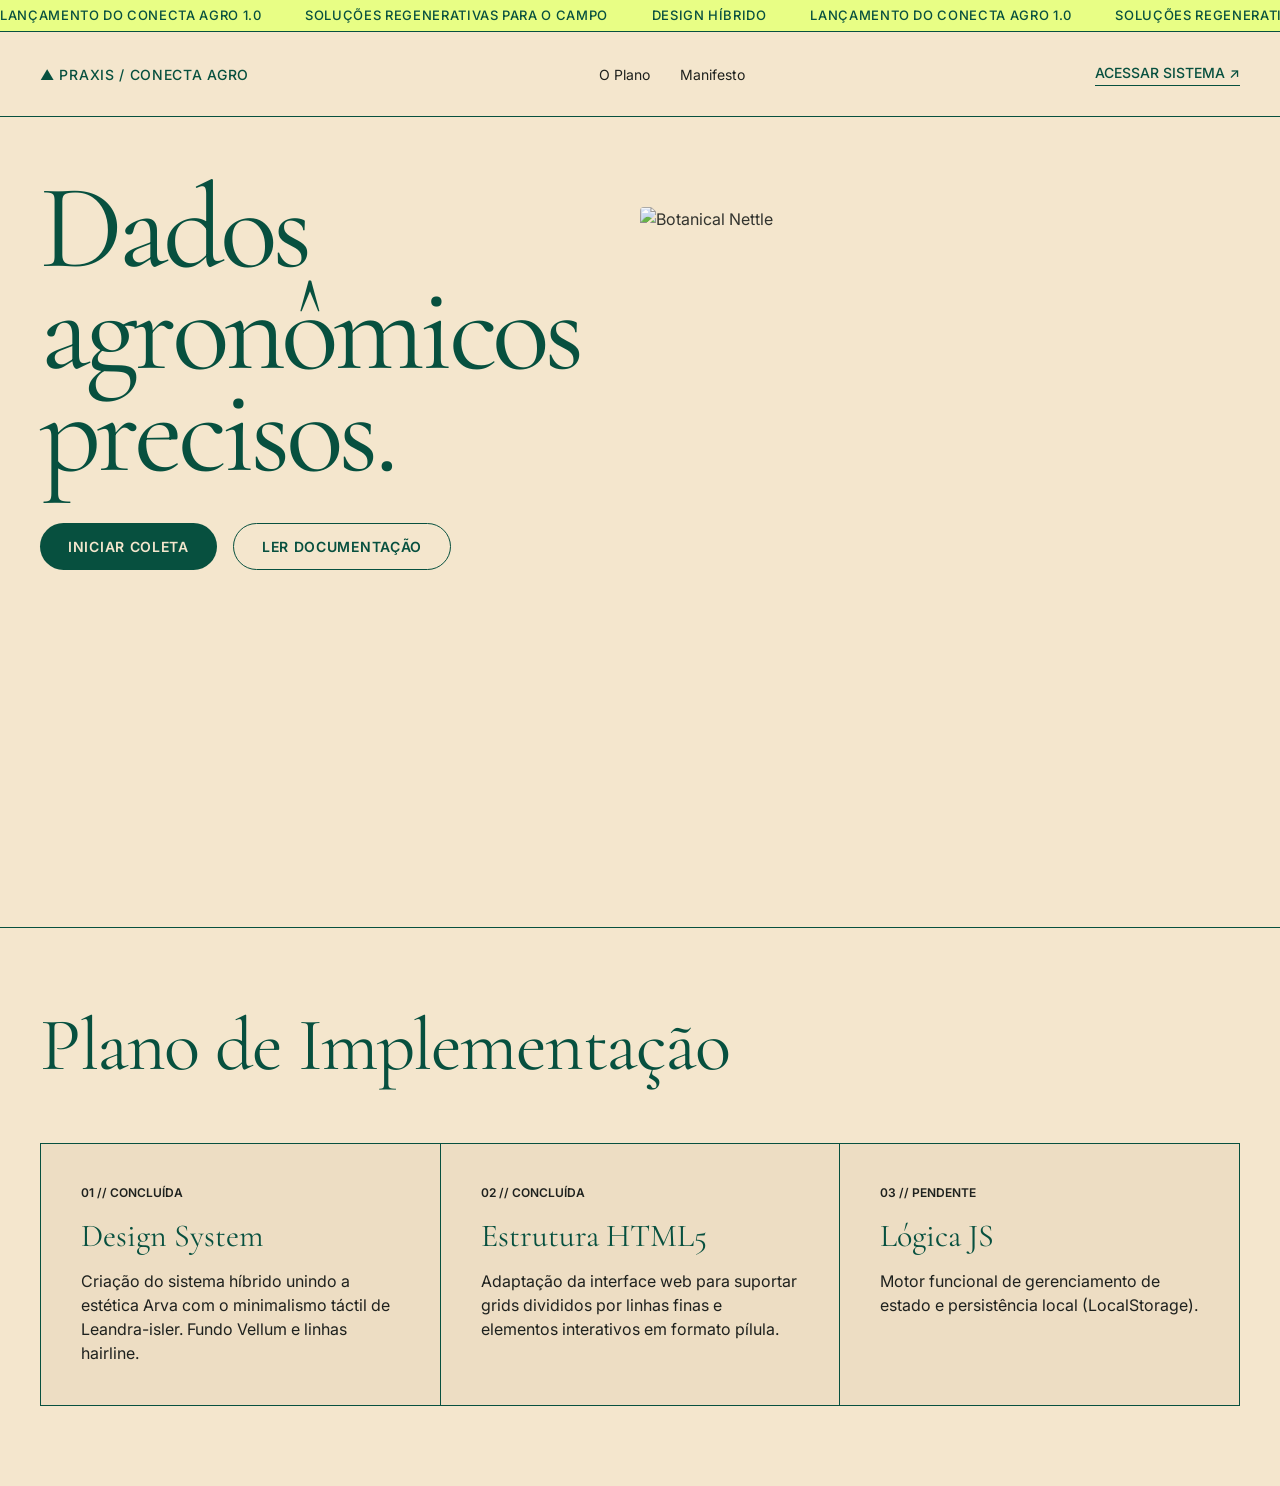
==== commit 80ae50cf: "feat: aplicação Conecta Agro completa com 3 telas, CRUD e design Vellum & Forest" ====
--- a/index.html
+++ b/index.html
@@ -3,12 +3,12 @@
 <head>
   <meta charset="UTF-8">
   <meta name="viewport" content="width=device-width, initial-scale=1.0">
-  <title>Conecta Agro</title>
+  <title>Conecta Agro — Landing Page</title>
   <link rel="stylesheet" href="design-system.css">
   <style>
-    /* Estilos Específicos da Landing Page */
-
-    /* Marquee Strip */
+    /* Estilos Landing Page - Vellum & Forest */
+
+    /* Marquee Arva-style */
     .marquee-strip {
       background-color: var(--color-vivid-lime);
       height: 32px;
@@ -17,406 +17,211 @@
       align-items: center;
       overflow: hidden;
       white-space: nowrap;
-      border-bottom: 1px solid var(--color-moss);
-    }
-    
+      border-bottom: var(--hairline);
+    }
     .marquee-content {
       display: inline-block;
       animation: marquee 20s linear infinite;
       font-size: 13px;
       font-weight: 500;
-      color: var(--color-charcoal);
-    }
-
-    @keyframes marquee {
-      0% { transform: translateX(0); }
-      100% { transform: translateX(-50%); }
-    }
-
-    .marquee-item {
-      display: inline-flex;
+      color: var(--color-forest-ink);
+      text-transform: uppercase;
+      letter-spacing: 0.05em;
+    }
+    @keyframes marquee { 0% { transform: translateX(0); } 100% { transform: translateX(-50%); } }
+    .marquee-item { display: inline-flex; align-items: center; margin-right: 40px; }
+
+    /* Nav Leandra-style */
+    .nav-header {
+      padding: 30px 40px;
+      display: flex;
+      justify-content: space-between;
       align-items: center;
-      margin-right: 40px;
+      border-bottom: var(--hairline);
+    }
+    .brand-logo {
+      font-family: var(--font-body);
+      font-weight: 500;
+      font-size: 14px;
+      letter-spacing: 0.05em;
+      text-decoration: none;
+      color: var(--color-forest-ink);
+    }
+    .nav-links {
+      display: flex;
+      gap: 30px;
+    }
+    .nav-links a {
+      font-size: 14px;
+      font-weight: 400;
+      text-decoration: none;
+      color: var(--color-aged-ink);
+    }
+
+    /* Hero Leandra/Arva Hybrid */
+    .hero {
+      position: relative;
+      width: 100%;
+      min-height: 90vh;
+      display: flex;
+      flex-direction: column;
+      justify-content: flex-start;
+      overflow: hidden;
     }
     
-    .marquee-icon {
-      margin-right: 8px;
-    }
-
-    /* Header Bar */
-    .header-bar {
-      background-color: var(--color-forest-ink);
-      height: 60px;
-      width: 100%;
-      display: flex;
-      align-items: center;
-      justify-content: space-between;
-      padding: 0 40px;
-      position: sticky;
-      top: 0;
-      z-index: 100;
-    }
-
-    .nav-links {
-      display: flex;
-      gap: 32px;
-    }
-
-    .nav-links a {
-      color: var(--color-pure-white);
-      text-decoration: none;
-      font-size: 15px;
-      font-weight: 400;
-    }
-
-    .brand-logo {
-      color: var(--color-pure-white);
-      font-family: var(--font-reckless);
-      font-size: 28px;
-      font-weight: 500;
-      display: flex;
-      align-items: center;
-      gap: 8px;
-      text-decoration: none;
-    }
-
-    .brand-logo span {
-      color: var(--color-vivid-lime);
-      font-size: 24px;
-    }
-
-    .header-cta {
-      display: flex;
-      align-items: center;
-      gap: 20px;
-    }
-
-    .btn-nav-pill {
-      background-color: var(--color-pure-white);
-      color: var(--color-charcoal);
-      border-radius: var(--radius-nav-pills);
-      padding: 10px 20px;
-      font-size: 13px;
-      font-weight: 600;
-      text-decoration: none;
-      text-transform: uppercase;
-      letter-spacing: var(--tracking-body-sm);
-    }
-
-    /* Hero Section (Video / 3D) */
-    .hero-section {
-      position: relative;
-      height: 100vh;
-      width: 100%;
-      display: flex;
-      flex-direction: column;
-      align-items: center;
-      justify-content: center;
-      overflow: hidden;
-      background-color: var(--color-forest-ink);
-    }
-
-    .hero-video {
+    .hero-text-container {
+      padding: 60px 40px;
+      z-index: 2;
+    }
+
+    .display-huge {
+      font-family: var(--font-display);
+      font-size: var(--text-display-huge);
+      line-height: 0.85;
+      letter-spacing: -0.04em;
+      color: var(--color-forest-ink);
+      max-width: 1200px;
+      margin-bottom: 40px;
+    }
+
+    .hero-actions {
+      display: flex;
+      gap: 16px;
+    }
+
+    .botanical-img {
       position: absolute;
-      top: 0;
-      left: 0;
-      width: 100%;
-      height: 100%;
+      bottom: 0;
+      right: 0;
+      width: 50vw;
+      height: 80vh;
       object-fit: cover;
-      opacity: 0.6; /* Escurece um pouco para o texto brilhar */
+      object-position: left top;
       z-index: 1;
-    }
-
-    .hero-content {
-      position: relative;
-      z-index: 2;
-      text-align: center;
-      max-width: 900px;
-      padding: 0 20px;
-    }
-
-    .hero-headline {
-      color: var(--color-pure-white);
-      font-size: var(--text-display);
-      line-height: var(--leading-display);
-      letter-spacing: var(--tracking-display);
-      font-weight: 300;
-      margin-bottom: 40px;
-    }
-
-    .hero-actions {
-      display: flex;
-      gap: 16px;
-      justify-content: center;
-    }
-
-    .scroll-cue {
-      position: absolute;
-      bottom: 40px;
-      left: 50%;
-      transform: translateX(-50%);
-      color: var(--color-pure-white);
-      font-size: 13px;
-      z-index: 2;
-      text-decoration: none;
-      display: flex;
-      flex-direction: column;
-      align-items: center;
-      gap: 8px;
-    }
-
-    /* Quilted Cards Section (Planos) */
+      opacity: 0.9;
+      border-top-left-radius: 4px;
+    }
+
+    /* Quilt Sections as Hairline grids */
     .plan-section {
-      background-color: var(--color-bone);
-      padding: 100px 20px;
-    }
-
-    .section-container {
-      max-width: var(--page-max-width, 1200px);
-      margin: 0 auto;
-    }
-
-    .section-header {
-      text-align: center;
-      margin-bottom: 60px;
+      padding: var(--section-gap) 40px;
+      border-top: var(--hairline);
     }
 
     .section-title {
       font-size: var(--text-heading-lg);
-      font-weight: 300;
-      color: var(--color-charcoal);
-      margin-bottom: 16px;
-    }
-
-    .section-subtitle {
-      font-size: var(--text-body);
-      color: var(--color-charcoal);
-      max-width: 600px;
-      margin: 0 auto;
-    }
-
-    .quilt-grid {
+      line-height: 1;
+      letter-spacing: -0.02em;
+      margin-bottom: 60px;
+    }
+
+    .grid-plan {
       display: grid;
       grid-template-columns: repeat(3, 1fr);
-      gap: 24px;
-    }
-
-    .quilt-card {
-      border-radius: var(--radius-cards);
-      padding: 30px;
-      display: flex;
-      flex-direction: column;
-      height: 100%;
-      transition: transform 0.2s;
-    }
-
-    .quilt-card:hover {
-      transform: translateY(-4px);
-    }
-
-    .card-sky { background-color: var(--color-sky-card); }
-    .card-peach { background-color: var(--color-peach-card); }
-    .card-sage { background-color: var(--color-sage-card); }
-    .card-bone { background-color: var(--color-bone); border: 1px solid var(--color-moss); }
-
-    .card-phase {
-      font-family: var(--font-inter);
-      font-size: 13px;
+      border-top: var(--hairline);
+      border-left: var(--hairline);
+    }
+
+    .plan-cell {
+      padding: 40px;
+      border-right: var(--hairline);
+      border-bottom: var(--hairline);
+      background-color: var(--color-pressed-linen);
+    }
+
+    .cell-num {
+      font-family: var(--font-body);
+      font-size: 12px;
       font-weight: 600;
-      text-transform: uppercase;
-      letter-spacing: 0.05em;
       margin-bottom: 16px;
-      color: var(--color-forest-ink);
-    }
-
-    .card-title {
-      font-family: var(--font-reckless);
-      font-size: var(--text-subheading);
-      font-weight: 500;
+      color: var(--color-aged-ink);
+    }
+
+    .cell-title {
+      font-family: var(--font-display);
+      font-size: 32px;
+      line-height: 1.1;
       margin-bottom: 16px;
-      color: var(--color-charcoal);
-      line-height: 1.2;
-    }
-
-    .card-desc {
-      font-size: 15px;
-      color: var(--color-charcoal);
-      margin-bottom: 24px;
-      flex-grow: 1;
-    }
-
-    .card-status {
-      display: inline-flex;
-      align-items: center;
-      font-size: 13px;
-      font-weight: 500;
-      gap: 6px;
-    }
-
-    .status-done { color: var(--color-forest-ink); }
-    .status-active { color: #d97706; }
-    .status-pending { color: var(--color-pewter); }
-
-    /* Footer / Interstitial */
-    .forest-interstitial {
-      background-color: var(--color-forest-ink);
-      padding: 80px 20px;
-      color: var(--color-pure-white);
-      text-align: center;
-    }
-
-    .forest-interstitial h2 {
-      color: var(--color-pure-white);
-      font-size: var(--text-heading);
-      font-weight: 300;
-      margin-bottom: 30px;
-    }
-
-    @media (max-width: 900px) {
-      .quilt-grid {
-        grid-template-columns: repeat(2, 1fr);
-      }
-      .hero-headline {
-        font-size: 50px;
-      }
-    }
-
+    }
+
+    .cell-desc {
+      font-size: 16px;
+      color: var(--color-aged-ink);
+    }
+
+    @media (max-width: 1024px) {
+      .display-huge { font-size: 80px; }
+      .grid-plan { grid-template-columns: repeat(2, 1fr); }
+      .botanical-img { width: 100%; height: 50vh; opacity: 0.5; }
+    }
     @media (max-width: 600px) {
-      .quilt-grid {
-        grid-template-columns: 1fr;
-      }
-      .nav-links {
-        display: none;
-      }
-      .hero-headline {
-        font-size: 40px;
-      }
+      .display-huge { font-size: 60px; }
+      .grid-plan { grid-template-columns: 1fr; }
+      .nav-links { display: none; }
     }
   </style>
 </head>
 <body>
 
-  <!-- Marquee Strip -->
+  <!-- Marquee (Arva) -->
   <div class="marquee-strip">
     <div class="marquee-content">
-      <span class="marquee-item"><span class="marquee-icon">✓</span> Lançamento do Conecta Agro 1.0 em Breve</span>
-      <span class="marquee-item"><span class="marquee-icon">✓</span> Soluções Regenerativas para o Campo</span>
-      <span class="marquee-item"><span class="marquee-icon">✓</span> Integração com IoT e Sensores</span>
-      <span class="marquee-item"><span class="marquee-icon">✓</span> Monitoramento e Medições com Precisão</span>
-      <!-- Duplicate for seamless loop -->
-      <span class="marquee-item"><span class="marquee-icon">✓</span> Lançamento do Conecta Agro 1.0 em Breve</span>
-      <span class="marquee-item"><span class="marquee-icon">✓</span> Soluções Regenerativas para o Campo</span>
-      <span class="marquee-item"><span class="marquee-icon">✓</span> Integração com IoT e Sensores</span>
-      <span class="marquee-item"><span class="marquee-icon">✓</span> Monitoramento e Medições com Precisão</span>
+      <span class="marquee-item">Lançamento do Conecta Agro 1.0</span>
+      <span class="marquee-item">Soluções Regenerativas para o Campo</span>
+      <span class="marquee-item">Design Híbrido</span>
+      <span class="marquee-item">Lançamento do Conecta Agro 1.0</span>
+      <span class="marquee-item">Soluções Regenerativas para o Campo</span>
+      <span class="marquee-item">Design Híbrido</span>
     </div>
   </div>
 
-  <!-- Header Bar -->
-  <header class="header-bar">
+  <!-- Nav (Leandra) -->
+  <nav class="nav-header">
+    <a href="#" class="brand-logo">▲ PRAXIS / CONECTA AGRO</a>
     <div class="nav-links">
-      <a href="#solucoes">Para Produtores</a>
-      <a href="#solucoes">Para Parceiros</a>
-      <a href="#planos">Plano de Implementação</a>
-    </div>
+      <a href="#planos">O Plano</a>
+      <a href="#">Manifesto</a>
+    </div>
+    <a href="front/index.html" class="link-hairline" style="font-size: 14px; font-weight: 500;">ACESSAR SISTEMA ↗</a>
+  </nav>
+
+  <!-- Hero (Hybrid: Massive Type + Pill Buttons) -->
+  <section class="hero">
+    <div class="hero-text-container">
+      <h1 class="display-huge">Dados<br>agronômicos<br>precisos.</h1>
+      <div class="hero-actions">
+        <a href="front/index.html" class="btn-pill btn-pill--primary">Iniciar Coleta</a>
+        <a href="#planos" class="btn-pill btn-pill--ghost">Ler Documentação</a>
+      </div>
+    </div>
+    <!-- Botanical Photo -->
+    <img src="https://images.unsplash.com/photo-1598514982205-f36b96d1e8d4?q=80&w=1470&auto=format&fit=crop" alt="Botanical Nettle" class="botanical-img">
+  </section>
+
+  <!-- Plan Section (Hairline Grid) -->
+  <section id="planos" class="plan-section">
+    <h2 class="section-title">Plano de Implementação</h2>
     
-    <a href="#" class="brand-logo">
-      <span>▲</span> arva
-    </a>
-
-    <div class="header-cta">
-      <a href="front/index.html" class="btn-nav-pill">Acessar App</a>
-    </div>
-  </header>
-
-  <!-- Hero Section with Video -->
-  <section class="hero-section">
-    <!-- Vídeo de fundo simulando a interação agronômica/3D -->
-    <video class="hero-video" autoplay loop muted playsinline>
-      <source src="https://cdn.pixabay.com/video/2020/05/26/40236-424177579_large.mp4" type="video/mp4">
-      Seu navegador não suporta vídeos.
-    </video>
-
-    <div class="hero-content">
-      <h1 class="hero-headline">Cadeias de suprimento regenerativas para um mundo melhor</h1>
-      <div class="hero-actions">
-        <a href="front/index.html" class="btn-pill btn-pill--primary">VER APLICAÇÃO</a>
-        <a href="#planos" class="btn-pill btn-pill--ghost">NOSSO PLANO</a>
-      </div>
-    </div>
-
-    <a href="#planos" class="scroll-cue">
-      Scroll to Explore
-      <span>↓</span>
-    </a>
-  </section>
-
-  <!-- Quilted Card Section: Plano de Implementação -->
-  <section id="planos" class="plan-section">
-    <div class="section-container">
-      <div class="section-header">
-        <h2 class="section-title">Plano de Implementação</h2>
-        <p class="section-subtitle">As etapas para a construção da aplicação web Conecta Agro baseada no desenvolvimento iterativo por fases.</p>
-      </div>
-
-      <div class="quilt-grid">
-        
-        <!-- Fase 1 -->
-        <div class="quilt-card card-sky">
-          <div class="card-phase">Fase 1</div>
-          <h3 class="card-title">Fundação & Design System</h3>
-          <p class="card-desc">Criação de tokens de cores, tipografia e diretrizes. Implementação do arquivo base de CSS e variáveis globais para garantir a consistência visual.</p>
-          <div class="card-status status-done">✓ Concluída</div>
-        </div>
-
-        <!-- Fase 2 -->
-        <div class="quilt-card card-peach">
-          <div class="card-phase">Fase 2</div>
-          <h3 class="card-title">Estrutura Semântica</h3>
-          <p class="card-desc">Implementação do documento HTML5 completo, acessível e organizado em seções estratégicas. Painel de KPIs e Grid principal.</p>
-          <div class="card-status status-done">✓ Concluída</div>
-        </div>
-
-        <!-- Fase 3 -->
-        <div class="quilt-card card-sage">
-          <div class="card-phase">Fase 3</div>
-          <h3 class="card-title">Camada Lógica do Cliente</h3>
-          <p class="card-desc">Motor funcional de gerenciamento de estado, validação, persistência no LocalStorage e manipulação reativa do DOM.</p>
-          <div class="card-status status-active">O Em Andamento</div>
-        </div>
-
-        <!-- Fase 4 -->
-        <div class="quilt-card card-bone">
-          <div class="card-phase">Fase 4</div>
-          <h3 class="card-title">Microinterações & Responsividade</h3>
-          <p class="card-desc">Aplicação fina dos estilos, garantindo a experiência em desktop e mobile com transições suaves e feedbacks visuais.</p>
-          <div class="card-status status-pending">○ Pendente</div>
-        </div>
-
-        <!-- Fase 5 -->
-        <div class="quilt-card card-sky">
-          <div class="card-phase">Fase 5</div>
-          <h3 class="card-title">Testes Técnicos</h3>
-          <p class="card-desc">Execução do roteiro de testes: persistência de dados (F5), inserção, exclusão e os limites de segurança da validação agronômica.</p>
-          <div class="card-status status-pending">○ Pendente</div>
-        </div>
-
-        <!-- Fase 6 -->
-        <div class="quilt-card card-peach">
-          <div class="card-phase">Fase 6</div>
-          <h3 class="card-title">Entrega & Relatório</h3>
-          <p class="card-desc">Consolidação das evidências de tela e geração do relatório executivo da atividade.</p>
-          <div class="card-status status-pending">○ Pendente</div>
-        </div>
-
-      </div>
-    </div>
-  </section>
-
-  <!-- Forest Interstitial -->
-  <section class="forest-interstitial">
-    <div class="section-container">
-      <h2>Pronto para escalar sua operação?</h2>
-      <a href="front/index.html" class="btn-pill btn-pill--primary" style="background-color: var(--color-pure-white); color: var(--color-forest-ink);">INICIAR AGORA</a>
+    <div class="grid-plan">
+      
+      <div class="plan-cell">
+        <div class="cell-num">01 // CONCLUÍDA</div>
+        <h3 class="cell-title">Design System</h3>
+        <p class="cell-desc">Criação do sistema híbrido unindo a estética Arva com o minimalismo táctil de Leandra-isler. Fundo Vellum e linhas hairline.</p>
+      </div>
+
+      <div class="plan-cell">
+        <div class="cell-num">02 // CONCLUÍDA</div>
+        <h3 class="cell-title">Estrutura HTML5</h3>
+        <p class="cell-desc">Adaptação da interface web para suportar grids divididos por linhas finas e elementos interativos em formato pílula.</p>
+      </div>
+
+      <div class="plan-cell">
+        <div class="cell-num">03 // PENDENTE</div>
+        <h3 class="cell-title">Lógica JS</h3>
+        <p class="cell-desc">Motor funcional de gerenciamento de estado e persistência local (LocalStorage).</p>
+      </div>
+
     </div>
   </section>
 
--- a/design-system.css
+++ b/design-system.css
@@ -1,121 +1,55 @@
 /* ==========================================================================
-   CONECTA AGRO — DESIGN SYSTEM
-   Baseado nas diretrizes "Arva — Style Reference"
+   CONECTA AGRO — DESIGN SYSTEM (HÍBRIDO: VELLUM & FOREST)
+   Fundindo 'Arva' e 'Leandra-isler'
    ========================================================================== */
 
-@import url('https://fonts.googleapis.com/css2?family=Cormorant+Garamond:wght@300;500;600&family=Inter:wght@300;400;500;600&display=swap');
+@import url('https://fonts.googleapis.com/css2?family=Cormorant+Garamond:wght@300;400;500;600&family=Inter:wght@300;400;500;600&display=swap');
 
 :root {
-  /* Colors */
+  /* Colors - Vellum & Ink */
+  --color-vellum-sand: #f4e6cd;
+  --color-pressed-linen: #edddc3;
   --color-forest-ink: #07503f;
+  --color-aged-ink: #1e211e;
   --color-vivid-lime: #e8fe85;
-  --color-bone: #f1efdf;
-  --color-pure-white: #ffffff;
-  --color-ash-gray: #efefef;
-  --color-charcoal: #212529;
-  --color-graphite: #353535;
-  --color-pewter: #6d6d6d;
-  --color-sky-card: #b2cee7;
-  --color-peach-card: #fceace;
-  --color-sage-card: #e6ecd5;
-  --color-moss: #c3cda7;
+  --color-pure-white: #ffffff; /* Uso quase nulo, apenas se essencial */
 
-  /* Typography — Font Families */
-  --font-inter: 'Inter', ui-sans-serif, system-ui, sans-serif;
-  --font-reckless: 'Cormorant Garamond', serif; /* Substituto para Reckless */
+  /* Semântica Suavizada para o Fundo Vellum */
+  --color-status-safe: #07503f;
+  --color-status-warn: #8f774b;
+  --color-status-alert: #c2410c;
+  --color-status-danger: #b91c1c;
 
-  /* Typography — Scale */
-  --text-caption: 12px;
-  --leading-caption: 1.5;
-  --tracking-caption: 0.025em;
-  --text-body-sm: 14px;
-  --leading-body-sm: 1.5;
-  --tracking-body-sm: 0.025em;
+  /* Tipografia */
+  --font-display: 'Cormorant Garamond', serif;
+  --font-body: 'Inter', sans-serif;
+
+  /* Escala de Tipografia Extrema (Leandra Style) */
+  --text-caption: 14px;
   --text-body: 16px;
-  --leading-body: 1.52;
-  --tracking-body: -0.022em;
+  --text-body-lg: 18px;
   --text-subheading: 24px;
-  --leading-subheading: 1.24;
-  --tracking-subheading: -0.012em;
-  --text-heading-sm: 37px;
-  --leading-heading-sm: 1.22;
-  --tracking-heading-sm: -0.012em;
-  --text-heading: 45px;
-  --leading-heading: 1.06;
-  --tracking-heading: -0.012em;
-  --text-heading-lg: 57px;
-  --leading-heading-lg: 1.06;
-  --tracking-heading-lg: -0.022em;
-  --text-display: 80px;
-  --leading-display: 1;
-  --tracking-display: -0.037em;
+  --text-heading: 40px;
+  --text-heading-lg: 75px;
+  --text-display-huge: 120px; /* Scaling drástico */
 
-  /* Spacing */
-  --spacing-5: 5px;
-  --spacing-8: 8px;
-  --spacing-10: 10px;
-  --spacing-12: 12px;
-  --spacing-15: 15px;
-  --spacing-20: 20px;
-  --spacing-24: 24px;
-  --spacing-30: 30px;
-  --spacing-40: 40px;
-  --spacing-50: 50px;
-  --spacing-64: 64px;
+  /* Espaçamentos e Geometria */
+  --radius-sharp: 0px;
+  --radius-cards: 0px;
+  --radius-inputs: 33px; /* Herança interativa do Arva */
+  --radius-buttons: 100px; /* Herança interativa do Arva */
+  
+  --hairline: 1px solid var(--color-forest-ink);
+  
+  --section-gap: 80px;
 
-  /* Border Radius */
-  --radius-cards: 20px;
-  --radius-inputs: 33px;
-  --radius-buttons: 100px;
-  --radius-nav-pills: 110px;
-
-  /* Compatibility with existing front app */
+  /* Aliases de retrocompatibilidade para o front (app.js) */
   --ca-brand-deep: var(--color-forest-ink);
   --ca-brand-primary: var(--color-forest-ink);
-  --ca-brand-hover: #0a6b54;
-  --ca-brand-accent: var(--color-vivid-lime);
-  --ca-brand-light: var(--color-sage-card);
-  
-  --ca-earth-rich: var(--color-charcoal);
-  --ca-earth-terra: var(--color-graphite);
-  --ca-harvest-gold: var(--color-moss);
-  --ca-harvest-light: var(--color-peach-card);
-  
-  --ca-text-main: var(--color-charcoal);
-  --ca-text-muted: var(--color-pewter);
-  --ca-text-light: var(--color-ash-gray);
-  
-  --ca-border-light: var(--color-moss);
-  --ca-border-medium: var(--color-pewter);
-  
-  --ca-bg-app: var(--color-bone);
-  --ca-bg-surface: var(--color-pure-white);
-  --ca-bg-subtle: var(--color-bone);
-
-  --ca-font-sans: var(--font-inter);
-  --ca-font-display: var(--font-reckless);
-  
-  --ca-radius-sm: 8px;
-  --ca-radius-md: var(--radius-cards);
-  --ca-radius-lg: var(--radius-cards);
-  --ca-radius-full: 9999px;
-  
-  --ca-shadow-sm: none;
-  --ca-shadow-md: none;
-  --ca-shadow-lg: none;
-  --ca-transition: all 0.2s cubic-bezier(0.16, 1, 0.3, 1);
-  
-  /* Status Base Colors */
-  --ca-status-safe: #15803D;
-  --ca-status-safe-bg: #DCFCE7;
-  --ca-status-warn: #B45309;
-  --ca-status-warn-bg: #FEF9C3;
-  --ca-status-alert: #C2410C;
-  --ca-status-alert-bg: #FFEDD5;
-  --ca-status-danger: #B91C1C;
-  --ca-status-danger-bg: #FEE2E2;
-  --ca-status-hydro: #0284C7;
-  --ca-status-hydro-bg: #E0F2FE;
+  --ca-bg-app: var(--color-vellum-sand);
+  --ca-bg-surface: var(--color-pressed-linen);
+  --ca-text-main: var(--color-aged-ink);
+  --ca-border-light: var(--color-forest-ink); /* Tudo é hairline forest */
 }
 
 *, *::before, *::after {
@@ -125,61 +59,63 @@
 }
 
 body {
-  font-family: var(--font-inter);
-  background-color: var(--color-bone);
-  color: var(--color-charcoal);
-  line-height: var(--leading-body);
-  letter-spacing: var(--tracking-body);
+  font-family: var(--font-body);
+  background-color: var(--color-vellum-sand);
+  color: var(--color-aged-ink);
+  line-height: 1.5;
   -webkit-font-smoothing: antialiased;
 }
 
-h1, h2, h3, h4, h5, h6 {
-  font-family: var(--font-reckless);
-  color: var(--color-charcoal);
+/* Tipografia Base */
+h1, h2, h3, h4 {
+  font-family: var(--font-display);
+  color: var(--color-forest-ink);
+  font-weight: 400;
 }
 
-/* ==========================================================================
-   COMPONENTES: BOTÕES (BUTTONS) - Padrão Pill 100px
-   ========================================================================== */
+/* Links em Hairline (Leandra) */
+.link-hairline {
+  color: var(--color-forest-ink);
+  text-decoration: none;
+  border-bottom: 1px solid var(--color-forest-ink);
+  padding-bottom: 2px;
+  transition: all 0.2s;
+}
+.link-hairline:hover {
+  border-bottom-width: 2px;
+}
+
+/* Botões Pill (Arva) */
 .btn-pill {
   display: inline-flex;
   align-items: center;
   justify-content: center;
-  gap: var(--spacing-8);
-  padding: var(--spacing-10) var(--spacing-24);
-  font-family: var(--font-inter);
-  font-size: var(--text-body-sm);
+  padding: 12px 28px;
+  font-family: var(--font-body);
+  font-size: var(--text-caption);
   font-weight: 600;
-  letter-spacing: var(--tracking-body-sm);
   border-radius: var(--radius-buttons);
   cursor: pointer;
   text-decoration: none;
-  transition: opacity 0.2s;
+  transition: all 0.2s;
   text-transform: uppercase;
+  letter-spacing: 0.05em;
 }
 
 .btn-pill--primary {
   background-color: var(--color-forest-ink);
-  color: var(--color-pure-white);
+  color: var(--color-vellum-sand);
   border: none;
 }
-
 .btn-pill--primary:hover {
-  opacity: 0.9;
+  background-color: var(--color-aged-ink);
 }
 
 .btn-pill--ghost {
   background-color: transparent;
-  color: var(--color-pure-white);
-  border: 1px solid var(--color-pure-white);
+  color: var(--color-forest-ink);
+  border: 1px solid var(--color-forest-ink);
 }
-
 .btn-pill--ghost:hover {
-  background-color: rgba(255,255,255,0.1);
+  background-color: var(--color-pressed-linen);
 }
-
-.btn-pill--dark-ghost {
-  background-color: transparent;
-  color: var(--color-charcoal);
-  border: 1px solid var(--color-charcoal);
-}
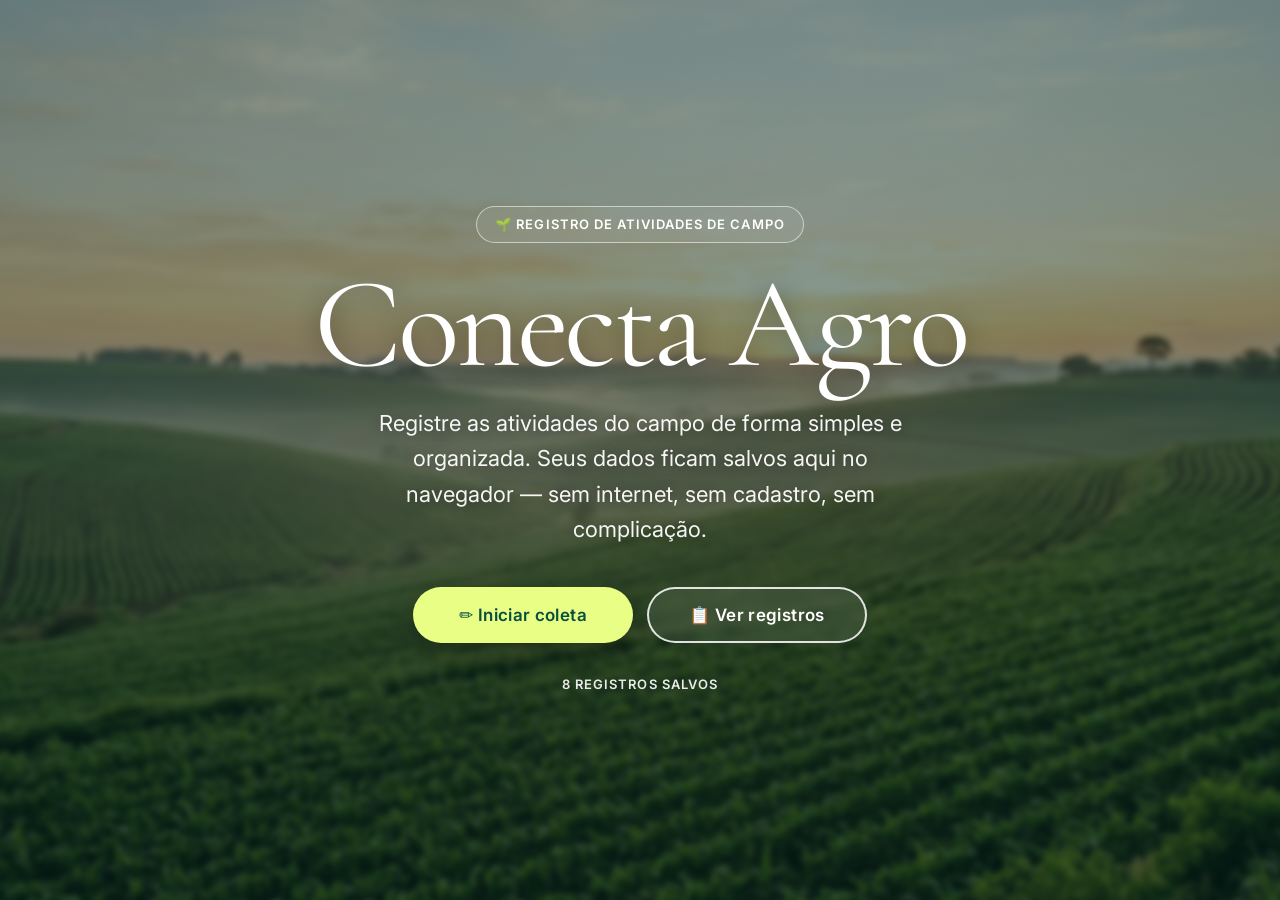
==== commit 407dc8fc: "refactor: unifica tela inicial hero com fundo local, remove banner amarelo e atualiza estilos" ====
--- a/index.html
+++ b/index.html
@@ -3,227 +3,223 @@
 <head>
   <meta charset="UTF-8">
   <meta name="viewport" content="width=device-width, initial-scale=1.0">
-  <title>Conecta Agro — Landing Page</title>
+  <title>Conecta Agro — Registro de Atividades de Campo</title>
+  <meta name="description" content="Conecta Agro: registre e consulte de forma simples as atividades de campo. Funciona no celular e sem internet.">
+  <meta name="theme-color" content="#07503f">
+
+  <!-- Design System (tokens Vellum & Forest) -->
   <link rel="stylesheet" href="design-system.css">
-  <style>
-    /* Estilos Landing Page - Vellum & Forest */
-
-    /* Marquee Arva-style */
-    .marquee-strip {
-      background-color: var(--color-vivid-lime);
-      height: 32px;
-      width: 100%;
-      display: flex;
-      align-items: center;
-      overflow: hidden;
-      white-space: nowrap;
-      border-bottom: var(--hairline);
-    }
-    .marquee-content {
-      display: inline-block;
-      animation: marquee 20s linear infinite;
-      font-size: 13px;
-      font-weight: 500;
-      color: var(--color-forest-ink);
-      text-transform: uppercase;
-      letter-spacing: 0.05em;
-    }
-    @keyframes marquee { 0% { transform: translateX(0); } 100% { transform: translateX(-50%); } }
-    .marquee-item { display: inline-flex; align-items: center; margin-right: 40px; }
-
-    /* Nav Leandra-style */
-    .nav-header {
-      padding: 30px 40px;
-      display: flex;
-      justify-content: space-between;
-      align-items: center;
-      border-bottom: var(--hairline);
-    }
-    .brand-logo {
-      font-family: var(--font-body);
-      font-weight: 500;
-      font-size: 14px;
-      letter-spacing: 0.05em;
-      text-decoration: none;
-      color: var(--color-forest-ink);
-    }
-    .nav-links {
-      display: flex;
-      gap: 30px;
-    }
-    .nav-links a {
-      font-size: 14px;
-      font-weight: 400;
-      text-decoration: none;
-      color: var(--color-aged-ink);
-    }
-
-    /* Hero Leandra/Arva Hybrid */
-    .hero {
-      position: relative;
-      width: 100%;
-      min-height: 90vh;
-      display: flex;
-      flex-direction: column;
-      justify-content: flex-start;
-      overflow: hidden;
-    }
-    
-    .hero-text-container {
-      padding: 60px 40px;
-      z-index: 2;
-    }
-
-    .display-huge {
-      font-family: var(--font-display);
-      font-size: var(--text-display-huge);
-      line-height: 0.85;
-      letter-spacing: -0.04em;
-      color: var(--color-forest-ink);
-      max-width: 1200px;
-      margin-bottom: 40px;
-    }
-
-    .hero-actions {
-      display: flex;
-      gap: 16px;
-    }
-
-    .botanical-img {
-      position: absolute;
-      bottom: 0;
-      right: 0;
-      width: 50vw;
-      height: 80vh;
-      object-fit: cover;
-      object-position: left top;
-      z-index: 1;
-      opacity: 0.9;
-      border-top-left-radius: 4px;
-    }
-
-    /* Quilt Sections as Hairline grids */
-    .plan-section {
-      padding: var(--section-gap) 40px;
-      border-top: var(--hairline);
-    }
-
-    .section-title {
-      font-size: var(--text-heading-lg);
-      line-height: 1;
-      letter-spacing: -0.02em;
-      margin-bottom: 60px;
-    }
-
-    .grid-plan {
-      display: grid;
-      grid-template-columns: repeat(3, 1fr);
-      border-top: var(--hairline);
-      border-left: var(--hairline);
-    }
-
-    .plan-cell {
-      padding: 40px;
-      border-right: var(--hairline);
-      border-bottom: var(--hairline);
-      background-color: var(--color-pressed-linen);
-    }
-
-    .cell-num {
-      font-family: var(--font-body);
-      font-size: 12px;
-      font-weight: 600;
-      margin-bottom: 16px;
-      color: var(--color-aged-ink);
-    }
-
-    .cell-title {
-      font-family: var(--font-display);
-      font-size: 32px;
-      line-height: 1.1;
-      margin-bottom: 16px;
-    }
-
-    .cell-desc {
-      font-size: 16px;
-      color: var(--color-aged-ink);
-    }
-
-    @media (max-width: 1024px) {
-      .display-huge { font-size: 80px; }
-      .grid-plan { grid-template-columns: repeat(2, 1fr); }
-      .botanical-img { width: 100%; height: 50vh; opacity: 0.5; }
-    }
-    @media (max-width: 600px) {
-      .display-huge { font-size: 60px; }
-      .grid-plan { grid-template-columns: 1fr; }
-      .nav-links { display: none; }
-    }
-  </style>
+  <!-- Estilos da Aplicação -->
+  <link rel="stylesheet" href="front/style.css">
 </head>
 <body>
 
-  <!-- Marquee (Arva) -->
-  <div class="marquee-strip">
-    <div class="marquee-content">
-      <span class="marquee-item">Lançamento do Conecta Agro 1.0</span>
-      <span class="marquee-item">Soluções Regenerativas para o Campo</span>
-      <span class="marquee-item">Design Híbrido</span>
-      <span class="marquee-item">Lançamento do Conecta Agro 1.0</span>
-      <span class="marquee-item">Soluções Regenerativas para o Campo</span>
-      <span class="marquee-item">Design Híbrido</span>
+  <!-- ====================================================================
+       TELA INICIAL — HERO EM TELA CHEIA
+       Fundo: imagem local (assets/campo.jpg) desfocada + overlay verde-escuro.
+       ==================================================================== -->
+  <section id="tela-inicio" class="tela hero ativa" aria-labelledby="hero-titulo">
+
+    <!-- Camada de fundo (apenas ela recebe o blur).
+         Para trocar a imagem, substitua o arquivo assets/campo.jpg
+         ou altere o caminho em front/style.css (.hero-fundo). -->
+    <div class="hero-fundo" role="img"
+         aria-label="Paisagem agrícola ao amanhecer, com colinas verdes e linhas de plantio"></div>
+
+    <!-- Camada escura translúcida para dar leitura ao texto -->
+    <div class="hero-overlay" aria-hidden="true"></div>
+
+    <!-- Conteúdo em primeiro plano -->
+    <div class="hero-conteudo">
+      <p class="hero-selo fade-in">🌱 Registro de atividades de campo</p>
+
+      <h1 id="hero-titulo" class="hero-titulo fade-in">Conecta Agro</h1>
+
+      <p class="hero-descricao fade-in">
+        Registre as atividades do campo de forma simples e organizada.
+        Seus dados ficam salvos aqui no navegador — sem internet, sem cadastro, sem complicação.
+      </p>
+
+      <div class="hero-acoes fade-in">
+        <button type="button" id="btn-ir-novo-registro" class="btn-hero btn-hero--principal">
+          ✏️ Iniciar coleta
+        </button>
+        <button type="button" id="btn-ir-ver-registros" class="btn-hero btn-hero--secundario">
+          📋 Ver registros
+        </button>
+      </div>
+
+      <p class="hero-stat fade-in" id="inicio-total" aria-live="polite">0 registros salvos</p>
+    </div>
+  </section>
+
+  <!-- ====================================================================
+       NOVO REGISTRO (Formulário)
+       ==================================================================== -->
+  <section id="tela-novo-registro" class="tela" aria-labelledby="titulo-novo-registro">
+
+    <header class="tela-header">
+      <button type="button" id="btn-voltar-form" class="btn-voltar" title="Voltar ao início">← Voltar</button>
+      <h2 id="titulo-novo-registro" class="tela-titulo">Novo Registro</h2>
+    </header>
+
+    <form id="formulario-registro" novalidate>
+
+      <!-- Data da atividade -->
+      <div class="campo">
+        <label for="campo-data">Data da atividade <span class="obrigatorio">*</span></label>
+        <input type="date" id="campo-data" class="pill-input" required>
+      </div>
+
+      <!-- Responsável -->
+      <div class="campo">
+        <label for="campo-responsavel">Nome do responsável <span class="obrigatorio">*</span></label>
+        <input type="text" id="campo-responsavel" class="pill-input" placeholder="Ex: João da Silva" required>
+      </div>
+
+      <!-- Área / Talhão -->
+      <div class="campo">
+        <label for="campo-area">Área ou talhão <span class="obrigatorio">*</span></label>
+        <input type="text" id="campo-area" class="pill-input" placeholder="Ex: Talhão 3 - Horta" required>
+      </div>
+
+      <!-- Cultura -->
+      <div class="campo">
+        <label for="campo-cultura">Cultura <span class="obrigatorio">*</span></label>
+        <select id="campo-cultura" class="pill-input" required>
+          <option value="">Selecione a cultura...</option>
+          <option value="Milho">Milho</option>
+          <option value="Feijão">Feijão</option>
+          <option value="Mandioca">Mandioca</option>
+          <option value="Tomate">Tomate</option>
+          <option value="Capim">Capim</option>
+          <option value="Outra">Outra</option>
+        </select>
+      </div>
+
+      <!-- Tipo de atividade -->
+      <div class="campo">
+        <label for="campo-atividade">Tipo de atividade <span class="obrigatorio">*</span></label>
+        <select id="campo-atividade" class="pill-input" required>
+          <option value="">Selecione a atividade...</option>
+          <option value="Plantio">Plantio</option>
+          <option value="Irrigação">Irrigação</option>
+          <option value="Adubação">Adubação</option>
+          <option value="Controle de pragas">Controle de pragas</option>
+          <option value="Colheita">Colheita</option>
+          <option value="Inspeção">Inspeção</option>
+          <option value="Manutenção">Manutenção</option>
+        </select>
+      </div>
+
+      <!-- Condição da área -->
+      <fieldset class="campo campo-fieldset">
+        <legend>Condição da área <span class="obrigatorio">*</span></legend>
+        <div class="condicao-opcoes">
+          <label class="radio-condicao radio-boa">
+            <input type="radio" name="condicao" value="boa" required>
+            <span>🟢 Boa</span>
+          </label>
+          <label class="radio-condicao radio-atencao">
+            <input type="radio" name="condicao" value="atenção">
+            <span>🟡 Atenção</span>
+          </label>
+          <label class="radio-condicao radio-critica">
+            <input type="radio" name="condicao" value="crítica">
+            <span>🔴 Crítica</span>
+          </label>
+        </div>
+      </fieldset>
+
+      <!-- Observações -->
+      <div class="campo">
+        <label for="campo-obs">Observações <span class="opcional">(opcional)</span></label>
+        <textarea id="campo-obs" class="pill-input campo-textarea" placeholder="Descreva o que observou no campo..."></textarea>
+      </div>
+
+      <!-- Mensagem de erro geral -->
+      <div id="msg-erro-form" class="msg-erro" role="alert" style="display:none;"></div>
+
+      <!-- Botões -->
+      <div class="form-acoes">
+        <button type="submit" class="btn-pill btn-pill--primary btn-grande">Salvar Registro</button>
+        <button type="reset" id="btn-limpar-form" class="btn-pill btn-pill--ghost">Limpar</button>
+      </div>
+
+    </form>
+  </section>
+
+  <!-- ====================================================================
+       LISTA DE REGISTROS
+       ==================================================================== -->
+  <section id="tela-registros" class="tela" aria-labelledby="titulo-registros">
+
+    <header class="tela-header">
+      <button type="button" id="btn-voltar-lista" class="btn-voltar" title="Voltar ao início">← Voltar</button>
+      <h2 id="titulo-registros" class="tela-titulo">Registros</h2>
+      <span class="contador" id="contador-registros">0 registros</span>
+    </header>
+
+    <!-- Filtros -->
+    <div class="filtros-barra">
+      <label for="filtro-busca" class="sr-only">Buscar registros</label>
+      <input type="text" id="filtro-busca" class="pill-input" placeholder="Buscar por responsável, área ou cultura...">
+
+      <div class="filtros-selects">
+        <label for="filtro-atividade" class="sr-only">Filtrar por atividade</label>
+        <select id="filtro-atividade" class="pill-input filtro-select">
+          <option value="">Todas as atividades</option>
+          <option value="Plantio">Plantio</option>
+          <option value="Irrigação">Irrigação</option>
+          <option value="Adubação">Adubação</option>
+          <option value="Controle de pragas">Controle de pragas</option>
+          <option value="Colheita">Colheita</option>
+          <option value="Inspeção">Inspeção</option>
+          <option value="Manutenção">Manutenção</option>
+        </select>
+
+        <label for="filtro-condicao" class="sr-only">Filtrar por condição</label>
+        <select id="filtro-condicao" class="pill-input filtro-select">
+          <option value="">Todas as condições</option>
+          <option value="boa">Boa</option>
+          <option value="atenção">Atenção</option>
+          <option value="crítica">Crítica</option>
+        </select>
+      </div>
+    </div>
+
+    <!-- Container de cards -->
+    <div id="lista-registros" class="lista-cards"></div>
+
+    <!-- Estado vazio -->
+    <div id="estado-vazio" class="estado-vazio" style="display:none;">
+      <p class="vazio-titulo">Nenhum registro encontrado</p>
+      <p class="vazio-desc">Crie um novo registro ou altere os filtros.</p>
+    </div>
+
+    <!-- Restaurar demo -->
+    <div class="demo-area">
+      <button type="button" id="btn-restaurar-demo" class="btn-pill btn-pill--ghost">
+        🔄 Restaurar dados de demonstração
+      </button>
+    </div>
+
+  </section>
+
+  <!-- Toast de notificação -->
+  <div id="toast-container" class="toast-container" aria-live="polite"></div>
+
+  <!-- Diálogo de confirmação de exclusão -->
+  <div id="dialogo-excluir" class="dialogo-overlay" role="dialog" aria-modal="true" aria-labelledby="dialogo-texto" style="display:none;">
+    <div class="dialogo-caixa">
+      <p id="dialogo-texto" class="dialogo-texto">Tem certeza que deseja excluir este registro?</p>
+      <div class="dialogo-acoes">
+        <button type="button" id="btn-confirmar-excluir" class="btn-pill btn-pill--danger">Sim, excluir</button>
+        <button type="button" id="btn-cancelar-excluir" class="btn-pill btn-pill--ghost">Cancelar</button>
+      </div>
     </div>
   </div>
 
-  <!-- Nav (Leandra) -->
-  <nav class="nav-header">
-    <a href="#" class="brand-logo">▲ PRAXIS / CONECTA AGRO</a>
-    <div class="nav-links">
-      <a href="#planos">O Plano</a>
-      <a href="#">Manifesto</a>
-    </div>
-    <a href="front/index.html" class="link-hairline" style="font-size: 14px; font-weight: 500;">ACESSAR SISTEMA ↗</a>
-  </nav>
-
-  <!-- Hero (Hybrid: Massive Type + Pill Buttons) -->
-  <section class="hero">
-    <div class="hero-text-container">
-      <h1 class="display-huge">Dados<br>agronômicos<br>precisos.</h1>
-      <div class="hero-actions">
-        <a href="front/index.html" class="btn-pill btn-pill--primary">Iniciar Coleta</a>
-        <a href="#planos" class="btn-pill btn-pill--ghost">Ler Documentação</a>
-      </div>
-    </div>
-    <!-- Botanical Photo -->
-    <img src="https://images.unsplash.com/photo-1598514982205-f36b96d1e8d4?q=80&w=1470&auto=format&fit=crop" alt="Botanical Nettle" class="botanical-img">
-  </section>
-
-  <!-- Plan Section (Hairline Grid) -->
-  <section id="planos" class="plan-section">
-    <h2 class="section-title">Plano de Implementação</h2>
-    
-    <div class="grid-plan">
-      
-      <div class="plan-cell">
-        <div class="cell-num">01 // CONCLUÍDA</div>
-        <h3 class="cell-title">Design System</h3>
-        <p class="cell-desc">Criação do sistema híbrido unindo a estética Arva com o minimalismo táctil de Leandra-isler. Fundo Vellum e linhas hairline.</p>
-      </div>
-
-      <div class="plan-cell">
-        <div class="cell-num">02 // CONCLUÍDA</div>
-        <h3 class="cell-title">Estrutura HTML5</h3>
-        <p class="cell-desc">Adaptação da interface web para suportar grids divididos por linhas finas e elementos interativos em formato pílula.</p>
-      </div>
-
-      <div class="plan-cell">
-        <div class="cell-num">03 // PENDENTE</div>
-        <h3 class="cell-title">Lógica JS</h3>
-        <p class="cell-desc">Motor funcional de gerenciamento de estado e persistência local (LocalStorage).</p>
-      </div>
-
-    </div>
-  </section>
-
+  <script src="front/script.js"></script>
 </body>
 </html>
--- a/design-system.css
+++ b/design-system.css
@@ -21,8 +21,8 @@
   --color-status-danger: #b91c1c;
 
   /* Tipografia */
-  --font-display: 'Cormorant Garamond', serif;
-  --font-body: 'Inter', sans-serif;
+  --font-display: 'Cormorant Garamond', Georgia, 'Times New Roman', serif;
+  --font-body: 'Inter', system-ui, -apple-system, 'Segoe UI', Roboto, Arial, sans-serif;
 
   /* Escala de Tipografia Extrema (Leandra Style) */
   --text-caption: 14px;
--- a/front/style.css
+++ b/front/style.css
@@ -0,0 +1,791 @@
+/* ==========================================================================
+   CONECTA AGRO — ESTILOS DA APLICAÇÃO
+   Utiliza os tokens do design-system.css (Vellum & Forest),
+   carregado diretamente pelo index.html.
+   ========================================================================== */
+
+/* ==========================================================================
+   SISTEMA DE TELAS (Navegação SPA)
+   Apenas uma tela é visível por vez.
+   ========================================================================== */
+.tela {
+  display: none;
+  min-height: 100vh;
+}
+.tela.ativa {
+  display: block;
+}
+
+/* ==========================================================================
+   ACESSIBILIDADE GERAL
+   ========================================================================== */
+
+/* Foco visível em todos os elementos interativos (teclado) */
+button:focus-visible,
+a:focus-visible,
+.pill-input:focus-visible,
+.radio-condicao:has(input:focus-visible) {
+  outline: 3px solid var(--color-forest-ink);
+  outline-offset: 3px;
+}
+
+/* Texto apenas para leitores de tela */
+.sr-only {
+  position: absolute;
+  width: 1px;
+  height: 1px;
+  padding: 0;
+  margin: -1px;
+  overflow: hidden;
+  clip: rect(0, 0, 0, 0);
+  white-space: nowrap;
+  border: 0;
+}
+
+.btn-grande {
+  padding: 16px 36px;
+  font-size: 16px;
+}
+
+/* ==========================================================================
+   HERO — TELA INICIAL EM TELA CHEIA (mobile-first)
+   ========================================================================== */
+.hero {
+  position: relative;
+  min-height: 100vh;
+  min-height: 100svh; /* altura real em navegadores móveis */
+  overflow: hidden;
+  isolation: isolate;
+  color: var(--color-pure-white);
+}
+
+.hero.ativa {
+  display: flex;
+  align-items: center;
+  justify-content: center;
+}
+
+/* Camada de fundo — o blur é aplicado SOMENTE aqui, nunca no texto.
+   >>> PARA TROCAR O FUNDO: substitua o arquivo assets/campo.jpg
+       (ou altere o url() abaixo). O gradiente + SVG que vêm depois
+       servem de reserva, caso a imagem não exista. */
+.hero-fundo {
+  position: absolute;
+  inset: -24px; /* sobra nas bordas para o blur não deixar margem clara */
+  z-index: -2;
+  background-color: #2f5d3a;
+  background-image:
+    url('../assets/campo.jpg'),
+    /* Reserva em SVG: colinas e linhas de plantio */
+    url("data:image/svg+xml,%3Csvg xmlns='http://www.w3.org/2000/svg' viewBox='0 0 1600 900' preserveAspectRatio='none'%3E%3Cpath d='M0 520 Q400 430 800 500 T1600 470 V900 H0Z' fill='%236f9a4c'/%3E%3Cpath d='M0 620 Q500 540 1000 610 T1600 590 V900 H0Z' fill='%234a7a3a'/%3E%3Cpath d='M0 740 Q600 660 1600 730 V900 H0Z' fill='%232f5d2c'/%3E%3Cg stroke='%23234a22' stroke-width='3' opacity='.5'%3E%3Cpath d='M0 790 Q600 720 1600 780'/%3E%3Cpath d='M0 830 Q600 760 1600 820'/%3E%3Cpath d='M0 870 Q600 800 1600 860'/%3E%3C/g%3E%3C/svg%3E"),
+    /* Reserva: céu ao amanhecer */
+    linear-gradient(180deg, #f6c58a 0%, #f3dcae 35%, #cfe0b8 60%, #6f9a4c 100%);
+  background-size: cover;
+  background-position: center;
+  background-repeat: no-repeat;
+  filter: blur(3px);
+  transform: scale(1.03);
+}
+
+/* Camada escura translúcida em verde-escuro (~50%) */
+.hero-overlay {
+  position: absolute;
+  inset: 0;
+  z-index: -1;
+  background:
+    linear-gradient(180deg, rgba(4, 40, 31, 0.45) 0%, rgba(4, 40, 31, 0.55) 100%);
+}
+
+/* Conteúdo centralizado */
+.hero-conteudo {
+  width: 100%;
+  max-width: 760px;
+  padding: 48px 24px;
+  text-align: center;
+  display: flex;
+  flex-direction: column;
+  align-items: center;
+}
+
+.hero-selo {
+  display: inline-block;
+  font-size: 13px;
+  font-weight: 600;
+  letter-spacing: 0.08em;
+  text-transform: uppercase;
+  padding: 8px 18px;
+  border: 1px solid rgba(255, 255, 255, 0.55);
+  border-radius: var(--radius-buttons);
+  background-color: rgba(255, 255, 255, 0.08);
+  backdrop-filter: blur(4px);
+  margin-bottom: 24px;
+}
+
+.hero-titulo {
+  font-family: var(--font-display);
+  font-weight: 400;
+  font-size: clamp(56px, 15vw, 128px);
+  line-height: 0.9;
+  letter-spacing: -0.03em;
+  color: var(--color-pure-white);
+  text-shadow: 0 2px 24px rgba(0, 0, 0, 0.35);
+  margin-bottom: 24px;
+}
+
+.hero-descricao {
+  font-size: clamp(18px, 2.4vw, 22px);
+  line-height: 1.6;
+  max-width: 560px;
+  color: rgba(255, 255, 255, 0.95);
+  text-shadow: 0 1px 12px rgba(0, 0, 0, 0.35);
+  margin-bottom: 40px;
+}
+
+/* Botões do hero — grandes e fáceis de tocar */
+.hero-acoes {
+  display: flex;
+  flex-direction: column;
+  gap: 14px;
+  width: 100%;
+  max-width: 360px;
+}
+
+.btn-hero {
+  display: inline-flex;
+  align-items: center;
+  justify-content: center;
+  gap: 8px;
+  min-height: 56px;
+  padding: 16px 32px;
+  border-radius: var(--radius-buttons);
+  font-family: var(--font-body);
+  font-size: 17px;
+  font-weight: 600;
+  letter-spacing: 0.02em;
+  cursor: pointer;
+  transition: transform 0.2s ease, background-color 0.2s ease, box-shadow 0.2s ease;
+}
+
+.btn-hero:hover {
+  transform: translateY(-2px);
+}
+
+.btn-hero:active {
+  transform: translateY(0);
+}
+
+/* Principal: lima sobre verde (alto contraste) */
+.btn-hero--principal {
+  background-color: var(--color-vivid-lime);
+  color: var(--color-forest-ink);
+  border: none;
+  box-shadow: 0 8px 24px rgba(0, 0, 0, 0.25);
+}
+
+.btn-hero--principal:hover {
+  background-color: #f2ffb8;
+  box-shadow: 0 12px 28px rgba(0, 0, 0, 0.3);
+}
+
+/* Secundário: contorno branco */
+.btn-hero--secundario {
+  background-color: rgba(255, 255, 255, 0.08);
+  color: var(--color-pure-white);
+  border: 2px solid rgba(255, 255, 255, 0.85);
+  backdrop-filter: blur(4px);
+}
+
+.btn-hero--secundario:hover {
+  background-color: rgba(255, 255, 255, 0.18);
+}
+
+/* Foco visível sobre fundo escuro */
+.btn-hero:focus-visible {
+  outline: 3px solid var(--color-vivid-lime);
+  outline-offset: 4px;
+}
+
+.hero-stat {
+  margin-top: 32px;
+  font-size: 13px;
+  font-weight: 600;
+  letter-spacing: 0.08em;
+  text-transform: uppercase;
+  color: rgba(255, 255, 255, 0.9);
+}
+
+/* Animação suave de entrada (escalonada) */
+.fade-in {
+  opacity: 0;
+  animation: heroFadeIn 0.8s ease-out forwards;
+}
+.hero-conteudo .fade-in:nth-child(1) { animation-delay: 0.05s; }
+.hero-conteudo .fade-in:nth-child(2) { animation-delay: 0.15s; }
+.hero-conteudo .fade-in:nth-child(3) { animation-delay: 0.3s; }
+.hero-conteudo .fade-in:nth-child(4) { animation-delay: 0.45s; }
+.hero-conteudo .fade-in:nth-child(5) { animation-delay: 0.6s; }
+
+@keyframes heroFadeIn {
+  from { opacity: 0; transform: translateY(16px); }
+  to   { opacity: 1; transform: translateY(0); }
+}
+
+/* Computador: botões lado a lado */
+@media (min-width: 640px) {
+  .hero-acoes {
+    flex-direction: row;
+    justify-content: center;
+    max-width: none;
+  }
+  .btn-hero {
+    min-width: 220px;
+  }
+}
+
+/* Respeitar quem prefere menos movimento */
+@media (prefers-reduced-motion: reduce) {
+  .fade-in {
+    opacity: 1;
+    animation: none;
+  }
+  .btn-hero,
+  .btn-hero:hover {
+    transition: none;
+    transform: none;
+  }
+}
+
+/* ==========================================================================
+   CABEÇALHO DAS TELAS INTERNAS
+   ========================================================================== */
+.tela-header {
+  display: flex;
+  align-items: center;
+  gap: 16px;
+  padding: 20px 24px;
+  border-bottom: var(--hairline);
+  position: sticky;
+  top: 0;
+  background-color: var(--color-vellum-sand);
+  z-index: 50;
+}
+
+.btn-voltar {
+  background: none;
+  border: none;
+  font-family: var(--font-body);
+  font-size: 15px;
+  color: var(--color-forest-ink);
+  cursor: pointer;
+  font-weight: 500;
+}
+
+.tela-titulo {
+  font-family: var(--font-display);
+  font-size: var(--text-heading);
+  flex: 1;
+}
+
+.contador {
+  font-size: 13px;
+  font-weight: 600;
+  color: var(--color-forest-ink);
+  text-transform: uppercase;
+  letter-spacing: 0.05em;
+}
+
+/* ==========================================================================
+   FORMULÁRIO (Tela Novo Registro)
+   ========================================================================== */
+#formulario-registro {
+  max-width: 600px;
+  margin: 0 auto;
+  padding: 32px 24px 60px;
+  display: flex;
+  flex-direction: column;
+  gap: 24px;
+}
+
+.campo-fieldset {
+  border: none;
+  min-width: 0;
+}
+
+.campo > label,
+.campo-fieldset > legend {
+  display: block;
+  font-size: 13px;
+  font-weight: 600;
+  color: var(--color-aged-ink);
+  margin-bottom: 8px;
+  text-transform: uppercase;
+  letter-spacing: 0.03em;
+}
+
+.obrigatorio {
+  color: var(--color-status-danger);
+}
+.opcional {
+  font-weight: 400;
+  text-transform: none;
+  color: var(--color-status-warn);
+  font-size: 12px;
+}
+
+/* Inputs e selects no formato Pill (arredondados) */
+.pill-input {
+  width: 100%;
+  background-color: transparent;
+  border: var(--hairline);
+  border-radius: var(--radius-inputs);
+  padding: 14px 20px;
+  font-family: var(--font-body);
+  font-size: 16px;
+  color: var(--color-forest-ink);
+  outline: none;
+  transition: background-color 0.2s;
+  -webkit-appearance: none;
+}
+
+.pill-input:focus {
+  background-color: var(--color-pressed-linen);
+}
+
+.pill-input::placeholder {
+  color: var(--color-status-warn);
+  opacity: 0.7;
+}
+
+/* Textarea */
+.campo-textarea {
+  border-radius: 20px;
+  min-height: 120px;
+  resize: vertical;
+}
+
+/* Condição da área — Radio buttons visuais */
+.condicao-opcoes {
+  display: grid;
+  grid-template-columns: repeat(3, 1fr);
+  gap: 10px;
+}
+
+.radio-condicao {
+  display: flex;
+  align-items: center;
+  justify-content: center;
+  padding: 14px 10px;
+  border: var(--hairline);
+  border-radius: var(--radius-inputs);
+  font-size: 15px;
+  font-weight: 500;
+  cursor: pointer;
+  transition: all 0.2s;
+  text-align: center;
+}
+
+.radio-condicao input {
+  position: absolute;
+  opacity: 0;
+  width: 1px;
+  height: 1px;
+  pointer-events: none;
+}
+
+.radio-condicao {
+  position: relative;
+}
+
+.radio-condicao:hover {
+  background-color: var(--color-pressed-linen);
+}
+
+/* Estados selecionados */
+.radio-boa:has(input:checked) {
+  background-color: var(--color-forest-ink);
+  color: var(--color-vellum-sand);
+  border-color: var(--color-forest-ink);
+}
+
+.radio-atencao:has(input:checked) {
+  background-color: var(--color-status-warn);
+  color: var(--color-vellum-sand);
+  border-color: var(--color-status-warn);
+}
+
+.radio-critica:has(input:checked) {
+  background-color: var(--color-status-danger);
+  color: var(--color-vellum-sand);
+  border-color: var(--color-status-danger);
+}
+
+/* Mensagem de erro */
+.msg-erro {
+  background-color: #fef2f2;
+  border: 1px solid var(--color-status-danger);
+  border-radius: 12px;
+  padding: 14px 20px;
+  color: var(--color-status-danger);
+  font-size: 14px;
+  font-weight: 500;
+}
+
+/* Campo com erro */
+.campo-invalido .pill-input {
+  border-color: var(--color-status-danger);
+  background-color: #fef2f2;
+}
+
+/* Botões do formulário */
+.form-acoes {
+  display: flex;
+  gap: 16px;
+  margin-top: 8px;
+}
+
+.form-acoes .btn-pill--primary {
+  flex: 2;
+}
+
+.form-acoes .btn-pill--ghost {
+  flex: 1;
+}
+
+/* ==========================================================================
+   FILTROS (Tela Lista de Registros)
+   ========================================================================== */
+.filtros-barra {
+  padding: 20px 24px;
+  border-bottom: var(--hairline);
+  display: flex;
+  flex-direction: column;
+  gap: 12px;
+}
+
+.filtros-selects {
+  display: flex;
+  gap: 12px;
+}
+
+.filtro-select {
+  flex: 1;
+  font-size: 14px;
+  padding: 12px 16px;
+}
+
+/* ==========================================================================
+   LISTA DE CARDS DE REGISTROS
+   ========================================================================== */
+.lista-cards {
+  padding: 24px;
+  display: flex;
+  flex-direction: column;
+  gap: 16px;
+}
+
+/* Card individual */
+.registro-card {
+  border: var(--hairline);
+  padding: 24px;
+  background-color: var(--color-pressed-linen);
+  transition: background-color 0.2s;
+}
+
+.registro-card:hover {
+  background-color: var(--color-vellum-sand);
+}
+
+.card-topo {
+  display: flex;
+  justify-content: space-between;
+  align-items: flex-start;
+  margin-bottom: 12px;
+}
+
+.card-area {
+  font-family: var(--font-display);
+  font-size: var(--text-subheading);
+  color: var(--color-forest-ink);
+  line-height: 1.2;
+}
+
+.card-cultura {
+  font-size: 13px;
+  color: var(--color-aged-ink);
+  margin-top: 4px;
+}
+
+/* Badge de condição */
+.badge-condicao {
+  display: inline-block;
+  padding: 4px 14px;
+  border-radius: var(--radius-buttons);
+  font-size: 12px;
+  font-weight: 700;
+  text-transform: uppercase;
+  letter-spacing: 0.05em;
+  white-space: nowrap;
+}
+
+.badge-boa {
+  background-color: var(--color-forest-ink);
+  color: var(--color-vellum-sand);
+}
+
+.badge-atencao {
+  background-color: var(--color-status-warn);
+  color: var(--color-vellum-sand);
+}
+
+.badge-critica {
+  background-color: var(--color-status-danger);
+  color: var(--color-pure-white);
+}
+
+/* Detalhes do card */
+.card-detalhes {
+  display: flex;
+  flex-wrap: wrap;
+  gap: 8px;
+  margin-bottom: 12px;
+}
+
+.detalhe-chip {
+  padding: 4px 14px;
+  border: var(--hairline);
+  border-radius: var(--radius-inputs);
+  font-size: 13px;
+  color: var(--color-forest-ink);
+}
+
+/* Observações */
+.card-obs {
+  font-size: 14px;
+  font-style: italic;
+  color: var(--color-aged-ink);
+  line-height: 1.5;
+  margin-bottom: 12px;
+  padding-left: 12px;
+  border-left: 2px solid var(--color-forest-ink);
+}
+
+/* Rodapé do card */
+.card-rodape {
+  display: flex;
+  justify-content: space-between;
+  align-items: center;
+  border-top: var(--hairline);
+  padding-top: 12px;
+  font-size: 12px;
+  color: var(--color-aged-ink);
+}
+
+.btn-excluir {
+  background: none;
+  border: none;
+  font-family: var(--font-body);
+  font-size: 13px;
+  color: var(--color-status-danger);
+  cursor: pointer;
+  text-decoration: underline;
+  font-weight: 500;
+}
+
+.btn-excluir:hover {
+  color: var(--color-aged-ink);
+}
+
+/* ==========================================================================
+   ESTADO VAZIO
+   ========================================================================== */
+.estado-vazio {
+  text-align: center;
+  padding: 60px 24px;
+}
+
+.vazio-titulo {
+  font-family: var(--font-display);
+  font-size: var(--text-subheading);
+  color: var(--color-forest-ink);
+  margin-bottom: 8px;
+}
+
+.vazio-desc {
+  font-size: 15px;
+  color: var(--color-aged-ink);
+}
+
+/* ==========================================================================
+   BOTÃO RESTAURAR DEMO
+   ========================================================================== */
+.demo-area {
+  text-align: center;
+  padding: 24px;
+  border-top: var(--hairline);
+}
+
+/* ==========================================================================
+   TOAST (Notificação flutuante)
+   ========================================================================== */
+.toast-container {
+  position: fixed;
+  bottom: 24px;
+  left: 50%;
+  transform: translateX(-50%);
+  z-index: 1000;
+  display: flex;
+  flex-direction: column;
+  gap: 10px;
+  pointer-events: none;
+}
+
+.toast {
+  padding: 14px 28px;
+  border-radius: var(--radius-buttons);
+  font-family: var(--font-body);
+  font-size: 14px;
+  font-weight: 600;
+  animation: toastIn 0.3s ease, toastOut 0.3s ease 2.7s forwards;
+  pointer-events: auto;
+  text-align: center;
+}
+
+.toast-sucesso {
+  background-color: var(--color-forest-ink);
+  color: var(--color-vivid-lime);
+}
+
+.toast-erro {
+  background-color: var(--color-status-danger);
+  color: var(--color-pure-white);
+}
+
+.toast-info {
+  background-color: var(--color-aged-ink);
+  color: var(--color-vellum-sand);
+}
+
+@keyframes toastIn {
+  from { transform: translateY(20px); opacity: 0; }
+  to   { transform: translateY(0); opacity: 1; }
+}
+
+@keyframes toastOut {
+  from { opacity: 1; }
+  to   { opacity: 0; transform: translateY(-10px); }
+}
+
+/* ==========================================================================
+   DIÁLOGO DE CONFIRMAÇÃO DE EXCLUSÃO
+   ========================================================================== */
+.dialogo-overlay {
+  position: fixed;
+  inset: 0;
+  background-color: rgba(30, 33, 30, 0.6);
+  z-index: 900;
+  display: flex;
+  align-items: center;
+  justify-content: center;
+  padding: 24px;
+}
+
+.dialogo-caixa {
+  background-color: var(--color-vellum-sand);
+  border: var(--hairline);
+  padding: 32px;
+  max-width: 400px;
+  width: 100%;
+  text-align: center;
+}
+
+.dialogo-texto {
+  font-family: var(--font-display);
+  font-size: var(--text-subheading);
+  color: var(--color-forest-ink);
+  margin-bottom: 24px;
+  line-height: 1.3;
+}
+
+.dialogo-acoes {
+  display: flex;
+  gap: 12px;
+  justify-content: center;
+}
+
+.btn-pill--danger {
+  background-color: var(--color-status-danger);
+  color: var(--color-pure-white);
+  border: none;
+  display: inline-flex;
+  align-items: center;
+  justify-content: center;
+  padding: 12px 28px;
+  font-family: var(--font-body);
+  font-size: var(--text-caption);
+  font-weight: 600;
+  border-radius: var(--radius-buttons);
+  cursor: pointer;
+  transition: all 0.2s;
+  text-transform: uppercase;
+  letter-spacing: 0.05em;
+}
+
+.btn-pill--danger:hover {
+  background-color: var(--color-aged-ink);
+}
+
+/* ==========================================================================
+   RESPONSIVIDADE (Mobile-first)
+   ========================================================================== */
+
+/* Celulares */
+@media (max-width: 600px) {
+  .btn-grande {
+    width: 100%;
+  }
+
+  .condicao-opcoes {
+    grid-template-columns: 1fr;
+  }
+
+  .filtros-selects {
+    flex-direction: column;
+  }
+
+  .card-topo {
+    flex-direction: column;
+    gap: 8px;
+  }
+
+  .card-detalhes {
+    flex-direction: column;
+  }
+
+  .dialogo-acoes {
+    flex-direction: column;
+  }
+}
+
+/* Tablets e desktops */
+@media (min-width: 768px) {
+  #formulario-registro {
+    padding: 48px 40px 80px;
+  }
+
+  .filtros-barra {
+    flex-direction: row;
+    align-items: center;
+  }
+
+  .filtros-barra .pill-input:first-child {
+    flex: 2;
+  }
+
+  .filtros-selects {
+    flex: 1;
+  }
+
+  .lista-cards {
+    padding: 32px 40px;
+  }
+}
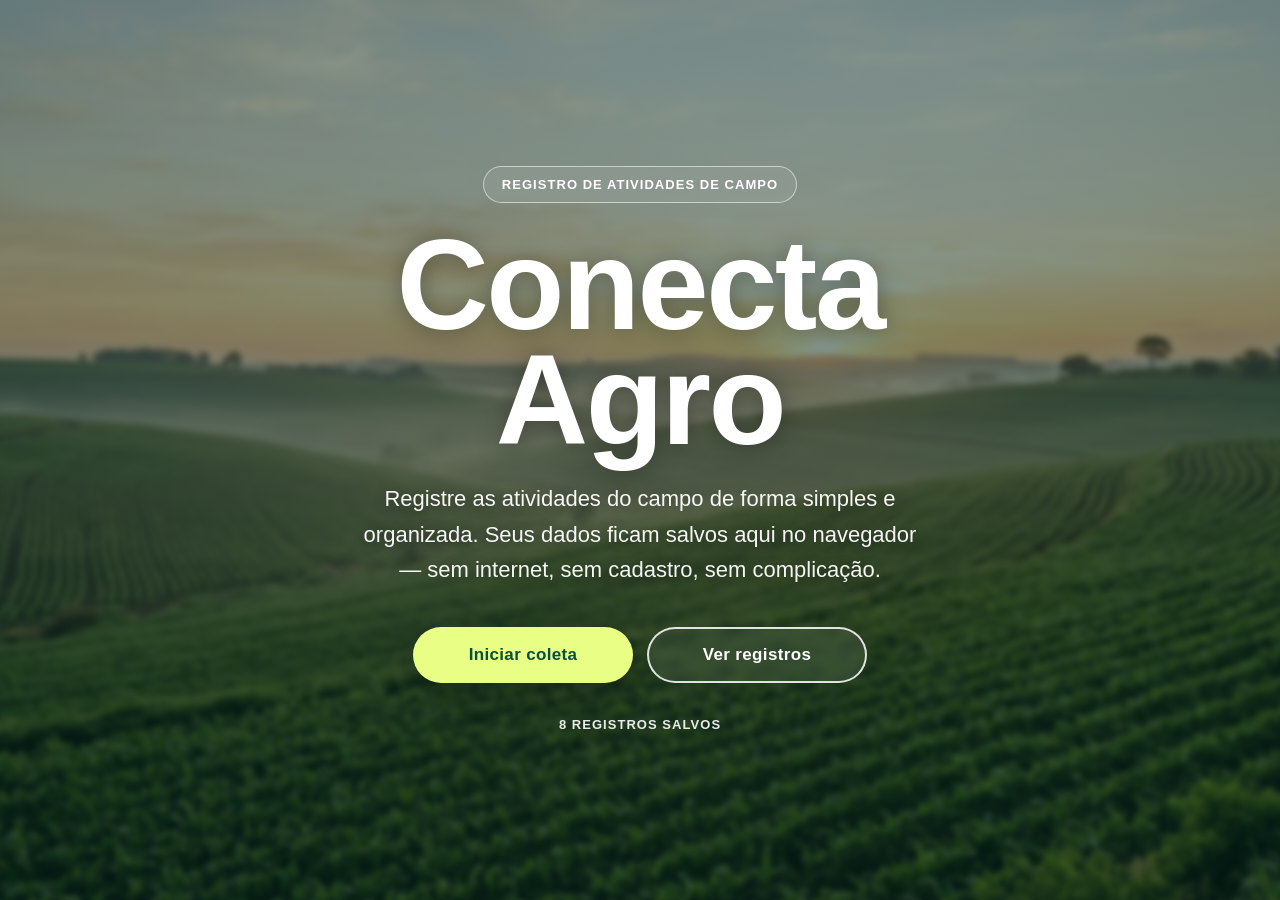
==== commit eb06c384: "feat: adiciona botoes flutuantes, melhora destaque dos cards, padroniza fontes e remove emojis" ====
--- a/index.html
+++ b/index.html
@@ -31,7 +31,7 @@
 
     <!-- Conteúdo em primeiro plano -->
     <div class="hero-conteudo">
-      <p class="hero-selo fade-in">🌱 Registro de atividades de campo</p>
+      <p class="hero-selo fade-in">Registro de atividades de campo</p>
 
       <h1 id="hero-titulo" class="hero-titulo fade-in">Conecta Agro</h1>
 
@@ -42,10 +42,10 @@
 
       <div class="hero-acoes fade-in">
         <button type="button" id="btn-ir-novo-registro" class="btn-hero btn-hero--principal">
-          ✏️ Iniciar coleta
+          Iniciar coleta
         </button>
         <button type="button" id="btn-ir-ver-registros" class="btn-hero btn-hero--secundario">
-          📋 Ver registros
+          Ver registros
         </button>
       </div>
 
@@ -118,15 +118,15 @@
         <div class="condicao-opcoes">
           <label class="radio-condicao radio-boa">
             <input type="radio" name="condicao" value="boa" required>
-            <span>🟢 Boa</span>
+            <span>Boa</span>
           </label>
           <label class="radio-condicao radio-atencao">
             <input type="radio" name="condicao" value="atenção">
-            <span>🟡 Atenção</span>
+            <span>Atenção</span>
           </label>
           <label class="radio-condicao radio-critica">
             <input type="radio" name="condicao" value="crítica">
-            <span>🔴 Crítica</span>
+            <span>Crítica</span>
           </label>
         </div>
       </fieldset>
@@ -200,11 +200,19 @@
     <!-- Restaurar demo -->
     <div class="demo-area">
       <button type="button" id="btn-restaurar-demo" class="btn-pill btn-pill--ghost">
-        🔄 Restaurar dados de demonstração
+        Restaurar dados de demonstração
       </button>
     </div>
 
   </section>
+
+  <!-- Botões flutuantes de navegação (aparecem só em Novo Registro e Registros;
+       o botão da página atual fica oculto — controlado em script.js) -->
+  <nav id="nav-flutuante" class="nav-flutuante" aria-label="Navegação rápida" hidden>
+    <button type="button" class="fab" data-destino="tela-inicio" aria-label="Ir para o início">Início</button>
+    <button type="button" class="fab" data-destino="tela-novo-registro" aria-label="Ir para novo registro">Novo</button>
+    <button type="button" class="fab" data-destino="tela-registros" aria-label="Ir para a lista de registros">Registros</button>
+  </nav>
 
   <!-- Toast de notificação -->
   <div id="toast-container" class="toast-container" aria-live="polite"></div>
--- a/design-system.css
+++ b/design-system.css
@@ -3,7 +3,7 @@
    Fundindo 'Arva' e 'Leandra-isler'
    ========================================================================== */
 
-@import url('https://fonts.googleapis.com/css2?family=Cormorant+Garamond:wght@300;400;500;600&family=Inter:wght@300;400;500;600&display=swap');
+/* Tipografia: apenas fontes do sistema (nada é baixado da internet). */
 
 :root {
   /* Colors - Vellum & Ink */
@@ -21,8 +21,20 @@
   --color-status-danger: #b91c1c;
 
   /* Tipografia */
-  --font-display: 'Cormorant Garamond', Georgia, 'Times New Roman', serif;
-  --font-body: 'Inter', system-ui, -apple-system, 'Segoe UI', Roboto, Arial, sans-serif;
+  --fonte-base: "Segoe UI", Roboto, "Helvetica Neue", Arial, sans-serif;
+  --font-display: var(--fonte-base);
+  --font-body: var(--fonte-base);
+
+  /* Tamanhos padronizados */
+  --tamanho-texto: 16px;
+  --tamanho-pequeno: 14px;
+  --tamanho-subtitulo: 24px;
+  --tamanho-titulo: 40px;
+
+  /* Pesos padronizados */
+  --peso-normal: 400;
+  --peso-destaque: 600;
+  --peso-titulo: 700;
 
   /* Escala de Tipografia Extrema (Leandra Style) */
   --text-caption: 14px;
@@ -59,7 +71,9 @@
 }
 
 body {
-  font-family: var(--font-body);
+  font-family: var(--fonte-base);
+  font-size: var(--tamanho-texto);
+  font-weight: var(--peso-normal);
   background-color: var(--color-vellum-sand);
   color: var(--color-aged-ink);
   line-height: 1.5;
@@ -68,9 +82,14 @@
 
 /* Tipografia Base */
 h1, h2, h3, h4 {
-  font-family: var(--font-display);
+  font-family: var(--fonte-base);
   color: var(--color-forest-ink);
-  font-weight: 400;
+  font-weight: var(--peso-titulo);
+}
+
+/* Campos e botões herdam a mesma fonte */
+input, select, textarea, button {
+  font-family: inherit;
 }
 
 /* Links em Hairline (Leandra) */
--- a/front/style.css
+++ b/front/style.css
@@ -789,3 +789,103 @@
     padding: 32px 40px;
   }
 }
+
+/* ==========================================================================
+   TIPOGRAFIA PADRONIZADA (fonte única definida no design-system.css)
+   ========================================================================== */
+.hero-titulo, .tela-titulo, .card-area, .vazio-titulo, .dialogo-texto {
+  font-family: var(--fonte-base);
+  font-weight: var(--peso-titulo);
+}
+.hero-titulo { letter-spacing: -0.02em; }
+.tela-titulo { font-size: var(--tamanho-subtitulo); }
+.card-area { font-size: 22px; }
+.campo label, .campo-fieldset > legend, .btn-voltar, .btn-excluir, .toast { font-weight: var(--peso-destaque); }
+.pill-input { font-size: var(--tamanho-texto); font-weight: var(--peso-normal); }
+.hero-descricao, .campo, .card-obs { font-weight: var(--peso-normal); }
+.card-obs { font-style: normal; }
+
+/* ==========================================================================
+   PÁGINA DE REGISTROS — CARDS EM DESTAQUE
+   ========================================================================== */
+#tela-registros { background-color: #e6efdc; }
+#tela-registros .tela-header,
+#tela-registros .filtros-barra { background-color: #e6efdc; }
+#tela-registros .demo-area { border-top-color: rgba(7, 80, 63, 0.25); }
+
+.lista-cards {
+  display: grid;
+  grid-template-columns: 1fr;
+  gap: 20px;
+  padding: 24px 20px;
+}
+
+.registro-card {
+  position: relative;
+  background-color: var(--color-pure-white);
+  border: 1px solid rgba(7, 80, 63, 0.18);
+  border-left: 8px solid var(--color-forest-ink);
+  border-radius: 16px;
+  padding: 24px 24px 20px;
+  box-shadow: 0 6px 18px rgba(7, 80, 63, 0.14);
+  transition: transform 0.2s ease, box-shadow 0.2s ease;
+}
+.registro-card:hover {
+  background-color: var(--color-pure-white);
+  transform: translateY(-3px);
+  box-shadow: 0 12px 26px rgba(7, 80, 63, 0.22);
+}
+.registro-card.condicao-boa    { border-left-color: var(--color-forest-ink); }
+.registro-card.condicao-atencao { border-left-color: #d4a017; }
+.registro-card.condicao-critica { border-left-color: var(--color-status-danger); }
+
+.card-cultura { font-size: var(--tamanho-texto); font-weight: var(--peso-destaque); color: var(--color-forest-ink); }
+.detalhe-chip { font-size: var(--tamanho-pequeno); background-color: #f3f7ee; }
+
+@media (min-width: 768px) {
+  .lista-cards { grid-template-columns: repeat(2, 1fr); padding: 32px 40px; }
+}
+@media (min-width: 1200px) {
+  .lista-cards { grid-template-columns: repeat(3, 1fr); }
+}
+
+/* ==========================================================================
+   BOTÕES FLUTUANTES DE NAVEGAÇÃO
+   ========================================================================== */
+[hidden] { display: none !important; }
+
+.nav-flutuante {
+  position: fixed;
+  right: 16px;
+  bottom: 16px;
+  z-index: 800;
+  display: flex;
+  flex-direction: column;
+  align-items: flex-end;
+  gap: 10px;
+}
+
+.fab {
+  min-width: 96px;
+  min-height: 48px;
+  padding: 12px 22px;
+  border: none;
+  border-radius: var(--radius-buttons);
+  background-color: var(--color-forest-ink);
+  color: var(--color-pure-white);
+  font-size: var(--tamanho-pequeno);
+  font-weight: var(--peso-destaque);
+  cursor: pointer;
+  box-shadow: 0 6px 16px rgba(0, 0, 0, 0.28);
+  transition: transform 0.2s ease, background-color 0.2s ease;
+}
+.fab:hover { background-color: var(--color-aged-ink); transform: translateY(-2px); }
+.fab:focus-visible { outline: 3px solid var(--color-vivid-lime); outline-offset: 3px; }
+
+/* Espaço extra para o conteúdo não ficar atrás dos botões flutuantes */
+#tela-novo-registro, #tela-registros { padding-bottom: 150px; }
+.toast-container { bottom: 24px; }
+
+@media (prefers-reduced-motion: reduce) {
+  .registro-card, .registro-card:hover, .fab, .fab:hover { transition: none; transform: none; }
+}
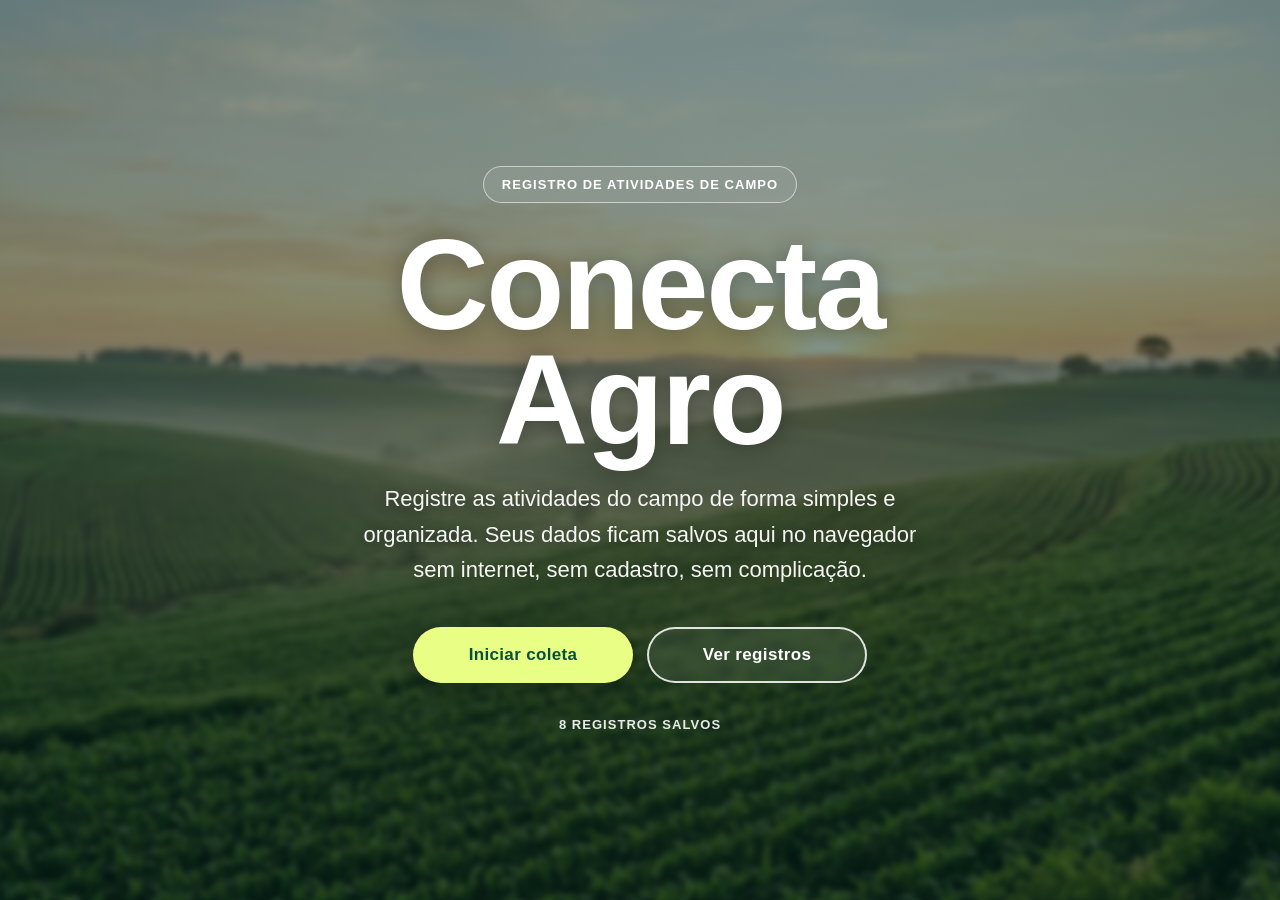
==== commit 1dc2fc0c: "refactor: ajusta layout desktop, corrige area de filtros, suaviza cards de registros e remove botao " ====
--- a/index.html
+++ b/index.html
@@ -37,7 +37,7 @@
 
       <p class="hero-descricao fade-in">
         Registre as atividades do campo de forma simples e organizada.
-        Seus dados ficam salvos aqui no navegador — sem internet, sem cadastro, sem complicação.
+        Seus dados ficam salvos aqui no navegador sem internet, sem cadastro, sem complicação.
       </p>
 
       <div class="hero-acoes fade-in">
@@ -113,7 +113,7 @@
       </div>
 
       <!-- Condição da área -->
-      <fieldset class="campo campo-fieldset">
+      <fieldset class="campo campo-fieldset campo--cheio">
         <legend>Condição da área <span class="obrigatorio">*</span></legend>
         <div class="condicao-opcoes">
           <label class="radio-condicao radio-boa">
@@ -132,16 +132,16 @@
       </fieldset>
 
       <!-- Observações -->
-      <div class="campo">
+      <div class="campo campo--cheio">
         <label for="campo-obs">Observações <span class="opcional">(opcional)</span></label>
         <textarea id="campo-obs" class="pill-input campo-textarea" placeholder="Descreva o que observou no campo..."></textarea>
       </div>
 
       <!-- Mensagem de erro geral -->
-      <div id="msg-erro-form" class="msg-erro" role="alert" style="display:none;"></div>
+      <div id="msg-erro-form" class="msg-erro campo--cheio" role="alert" style="display:none;"></div>
 
       <!-- Botões -->
-      <div class="form-acoes">
+      <div class="form-acoes campo--cheio">
         <button type="submit" class="btn-pill btn-pill--primary btn-grande">Salvar Registro</button>
         <button type="reset" id="btn-limpar-form" class="btn-pill btn-pill--ghost">Limpar</button>
       </div>
@@ -161,14 +161,16 @@
     </header>
 
     <!-- Filtros -->
-    <div class="filtros-barra">
-      <label for="filtro-busca" class="sr-only">Buscar registros</label>
-      <input type="text" id="filtro-busca" class="pill-input" placeholder="Buscar por responsável, área ou cultura...">
-
-      <div class="filtros-selects">
-        <label for="filtro-atividade" class="sr-only">Filtrar por atividade</label>
+    <div class="filtros-barra" role="search" aria-label="Filtros de registros">
+      <div class="filtro-campo filtro-campo--busca">
+        <label for="filtro-busca">Buscar</label>
+        <input type="text" id="filtro-busca" class="pill-input" placeholder="Buscar por responsável, área ou cultura">
+      </div>
+
+      <div class="filtro-campo">
+        <label for="filtro-atividade">Tipo de atividade</label>
         <select id="filtro-atividade" class="pill-input filtro-select">
-          <option value="">Todas as atividades</option>
+          <option value="">Todas</option>
           <option value="Plantio">Plantio</option>
           <option value="Irrigação">Irrigação</option>
           <option value="Adubação">Adubação</option>
@@ -177,14 +179,20 @@
           <option value="Inspeção">Inspeção</option>
           <option value="Manutenção">Manutenção</option>
         </select>
-
-        <label for="filtro-condicao" class="sr-only">Filtrar por condição</label>
+      </div>
+
+      <div class="filtro-campo">
+        <label for="filtro-condicao">Condição da área</label>
         <select id="filtro-condicao" class="pill-input filtro-select">
-          <option value="">Todas as condições</option>
+          <option value="">Todas</option>
           <option value="boa">Boa</option>
           <option value="atenção">Atenção</option>
           <option value="crítica">Crítica</option>
         </select>
+      </div>
+
+      <div class="filtro-campo filtro-campo--acao">
+        <button type="button" id="btn-limpar-filtros" class="btn-pill btn-pill--ghost">Limpar filtros</button>
       </div>
     </div>
 
@@ -195,13 +203,6 @@
     <div id="estado-vazio" class="estado-vazio" style="display:none;">
       <p class="vazio-titulo">Nenhum registro encontrado</p>
       <p class="vazio-desc">Crie um novo registro ou altere os filtros.</p>
-    </div>
-
-    <!-- Restaurar demo -->
-    <div class="demo-area">
-      <button type="button" id="btn-restaurar-demo" class="btn-pill btn-pill--ghost">
-        Restaurar dados de demonstração
-      </button>
     </div>
 
   </section>
--- a/front/style.css
+++ b/front/style.css
@@ -298,12 +298,21 @@
    FORMULÁRIO (Tela Novo Registro)
    ========================================================================== */
 #formulario-registro {
-  max-width: 600px;
+  max-width: 860px;
   margin: 0 auto;
   padding: 32px 24px 60px;
-  display: flex;
-  flex-direction: column;
+  display: grid;
+  grid-template-columns: 1fr;
   gap: 24px;
+}
+
+/* Campos que ocupam a largura toda do formulário */
+.campo--cheio {
+  grid-column: 1 / -1;
+}
+
+.campo {
+  min-width: 0;
 }
 
 .campo-fieldset {
@@ -345,6 +354,16 @@
   outline: none;
   transition: background-color 0.2s;
   -webkit-appearance: none;
+  appearance: none;
+}
+
+/* Selects: seta indicativa (SVG local) para não parecerem ovais vazios */
+select.pill-input {
+  padding-right: 48px;
+  cursor: pointer;
+  background-image: url("data:image/svg+xml,%3Csvg xmlns='http://www.w3.org/2000/svg' width='14' height='9' viewBox='0 0 14 9'%3E%3Cpath d='M1 1.5l6 6 6-6' fill='none' stroke='%2307503f' stroke-width='2' stroke-linecap='round' stroke-linejoin='round'/%3E%3C/svg%3E");
+  background-repeat: no-repeat;
+  background-position: right 20px center;
 }
 
 .pill-input:focus {
@@ -455,22 +474,39 @@
    FILTROS (Tela Lista de Registros)
    ========================================================================== */
 .filtros-barra {
-  padding: 20px 24px;
+  padding: 20px var(--pad-lateral);
   border-bottom: var(--hairline);
+  display: grid;
+  grid-template-columns: 1fr;
+  gap: 16px;
+  align-items: end;
+}
+
+.filtro-campo {
   display: flex;
   flex-direction: column;
-  gap: 12px;
-}
-
-.filtros-selects {
-  display: flex;
-  gap: 12px;
+  gap: 6px;
+  min-width: 0;
+}
+
+.filtro-campo > label {
+  font-size: 13px;
+  font-weight: var(--peso-destaque);
+  color: var(--color-aged-ink);
+  text-transform: uppercase;
+  letter-spacing: 0.03em;
+}
+
+/* Mesma altura para busca, selects e botão */
+.filtros-barra .pill-input,
+.filtros-barra .btn-pill {
+  height: 48px;
+  padding-top: 0;
+  padding-bottom: 0;
 }
 
 .filtro-select {
-  flex: 1;
-  font-size: 14px;
-  padding: 12px 16px;
+  font-size: var(--tamanho-texto);
 }
 
 /* ==========================================================================
@@ -615,14 +651,6 @@
   color: var(--color-aged-ink);
 }
 
-/* ==========================================================================
-   BOTÃO RESTAURAR DEMO
-   ========================================================================== */
-.demo-area {
-  text-align: center;
-  padding: 24px;
-  border-top: var(--hairline);
-}
 
 /* ==========================================================================
    TOAST (Notificação flutuante)
@@ -748,10 +776,6 @@
     grid-template-columns: 1fr;
   }
 
-  .filtros-selects {
-    flex-direction: column;
-  }
-
   .card-topo {
     flex-direction: column;
     gap: 8px;
@@ -771,22 +795,21 @@
   #formulario-registro {
     padding: 48px 40px 80px;
   }
+}
+
+/* Desktop: formulário em 2 colunas e filtros na mesma linha */
+@media (min-width: 900px) {
+  #formulario-registro {
+    grid-template-columns: repeat(2, 1fr);
+    gap: 24px 32px;
+  }
+
+  .form-acoes {
+    max-width: 460px;
+  }
 
   .filtros-barra {
-    flex-direction: row;
-    align-items: center;
-  }
-
-  .filtros-barra .pill-input:first-child {
-    flex: 2;
-  }
-
-  .filtros-selects {
-    flex: 1;
-  }
-
-  .lista-cards {
-    padding: 32px 40px;
+    grid-template-columns: 2fr 1fr 1fr auto;
   }
 }
 
@@ -808,44 +831,47 @@
 /* ==========================================================================
    PÁGINA DE REGISTROS — CARDS EM DESTAQUE
    ========================================================================== */
-#tela-registros { background-color: #e6efdc; }
-#tela-registros .tela-header,
-#tela-registros .filtros-barra { background-color: #e6efdc; }
-#tela-registros .demo-area { border-top-color: rgba(7, 80, 63, 0.25); }
-
+/* Mesmo fundo e mesmo cabeçalho das outras páginas; conteúdo alinhado ao contêiner de 1100px */
 .lista-cards {
   display: grid;
   grid-template-columns: 1fr;
   gap: 20px;
-  padding: 24px 20px;
-}
-
+  padding: 24px var(--pad-lateral);
+  align-items: stretch;
+}
+
+/* Cards destacados, porém suaves e na mesma paleta do app */
 .registro-card {
   position: relative;
-  background-color: var(--color-pure-white);
-  border: 1px solid rgba(7, 80, 63, 0.18);
-  border-left: 8px solid var(--color-forest-ink);
-  border-radius: 16px;
-  padding: 24px 24px 20px;
-  box-shadow: 0 6px 18px rgba(7, 80, 63, 0.14);
+  display: flex;
+  flex-direction: column;
+  background-color: #fbf5e8;
+  border: 1px solid rgba(7, 80, 63, 0.22);
+  border-left: 6px solid var(--color-forest-ink);
+  border-radius: 20px;
+  padding: 22px 24px 18px;
+  box-shadow: 0 2px 8px rgba(7, 80, 63, 0.08);
   transition: transform 0.2s ease, box-shadow 0.2s ease;
 }
 .registro-card:hover {
-  background-color: var(--color-pure-white);
-  transform: translateY(-3px);
-  box-shadow: 0 12px 26px rgba(7, 80, 63, 0.22);
-}
-.registro-card.condicao-boa    { border-left-color: var(--color-forest-ink); }
+  background-color: #fbf5e8;
+  transform: translateY(-2px);
+  box-shadow: 0 6px 16px rgba(7, 80, 63, 0.14);
+}
+.registro-card.condicao-boa     { border-left-color: var(--color-forest-ink); }
 .registro-card.condicao-atencao { border-left-color: #d4a017; }
 .registro-card.condicao-critica { border-left-color: var(--color-status-danger); }
 
+/* Rodapé sempre colado embaixo: cards com altura uniforme na grade */
+.registro-card .card-rodape { margin-top: auto; }
+
 .card-cultura { font-size: var(--tamanho-texto); font-weight: var(--peso-destaque); color: var(--color-forest-ink); }
-.detalhe-chip { font-size: var(--tamanho-pequeno); background-color: #f3f7ee; }
+.detalhe-chip { font-size: var(--tamanho-pequeno); background-color: transparent; }
 
 @media (min-width: 768px) {
-  .lista-cards { grid-template-columns: repeat(2, 1fr); padding: 32px 40px; }
-}
-@media (min-width: 1200px) {
+  .lista-cards { grid-template-columns: repeat(2, 1fr); padding-top: 32px; padding-bottom: 32px; }
+}
+@media (min-width: 1100px) {
   .lista-cards { grid-template-columns: repeat(3, 1fr); }
 }
 
@@ -889,3 +915,26 @@
 @media (prefers-reduced-motion: reduce) {
   .registro-card, .registro-card:hover, .fab, .fab:hover { transition: none; transform: none; }
 }
+
+/* ==========================================================================
+   CONTÊINER CENTRALIZADO (max-width 1100px) E CABEÇALHOS ALINHADOS
+   ========================================================================== */
+:root {
+  --pad-lateral: max(24px, calc((100% - 1100px) / 2));
+}
+
+.tela-header {
+  padding-left: var(--pad-lateral);
+  padding-right: var(--pad-lateral);
+}
+
+/* Na página do formulário o cabeçalho acompanha a largura do formulário (860px) */
+#tela-novo-registro .tela-header {
+  padding-left: max(24px, calc((100% - 780px) / 2));
+  padding-right: max(24px, calc((100% - 780px) / 2));
+}
+
+.estado-vazio {
+  max-width: 1100px;
+  margin: 0 auto;
+}
